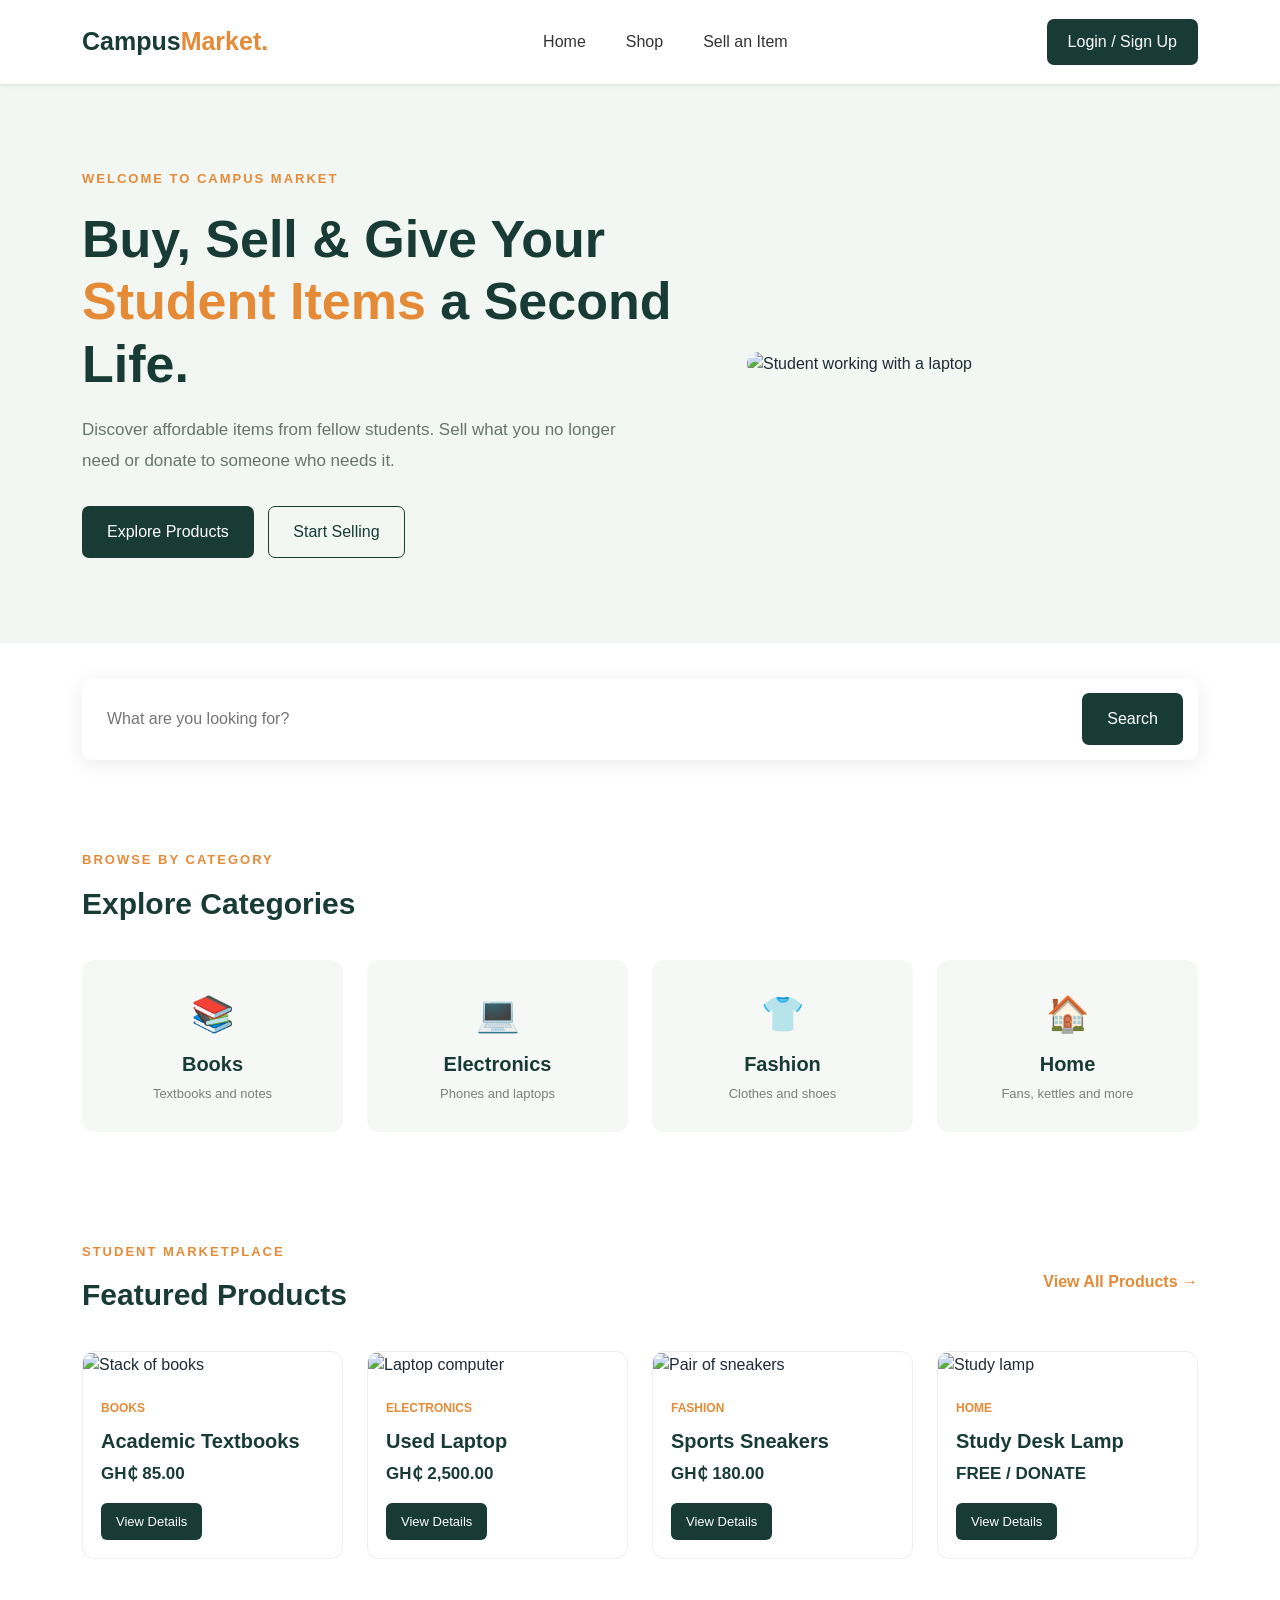
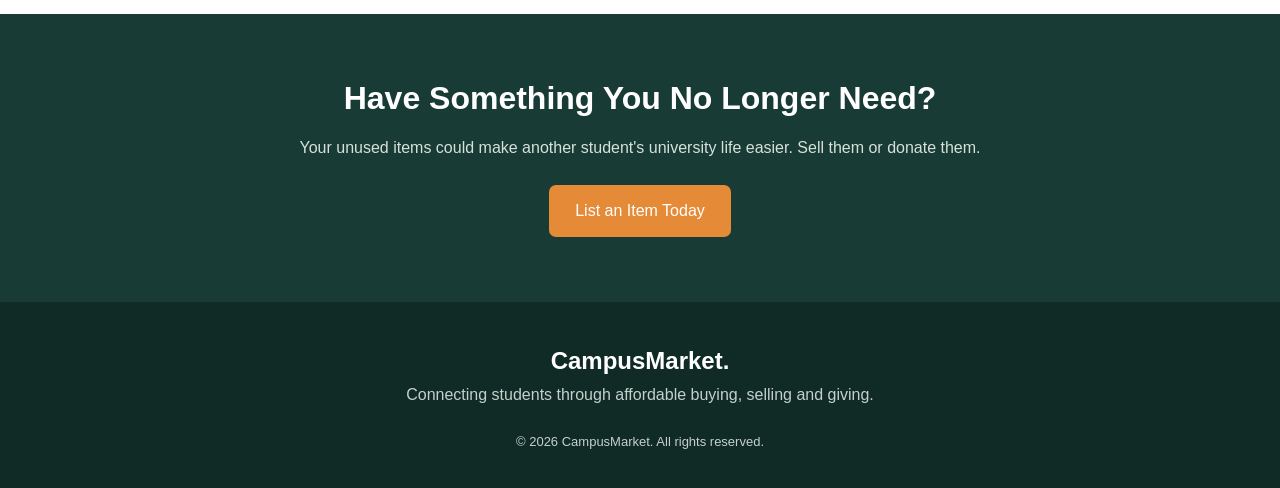
==== index.html @ b70901eb "Initial CampusMarket project" ====
<!DOCTYPE html>
<html lang="en">
<head>
    <meta charset="UTF-8">
    <meta name="viewport" content="width=device-width, initial-scale=1.0">

    <title>Campus Market | Student Marketplace</title>

    <!-- Bootstrap CSS -->
    <link href="https://cdn.jsdelivr.net/npm/bootstrap@5.3.3/dist/css/bootstrap.min.css" rel="stylesheet">

    <!-- Our own CSS -->
    <link rel="stylesheet" href="css/style.css">
</head>

<body>

    <!-- NAVIGATION BAR -->
    <nav class="navbar navbar-expand-lg navbar-light bg-white shadow-sm">
        <div class="container">

            <a class="navbar-brand fw-bold" href="index.html">
                Campus<span>Market.</span>
            </a>

            <button class="navbar-toggler" type="button"
                data-bs-toggle="collapse"
                data-bs-target="#navbarMenu">
                <span class="navbar-toggler-icon"></span>
            </button>

            <div class="collapse navbar-collapse" id="navbarMenu">

                <ul class="navbar-nav mx-auto">
                    <li class="nav-item">
                        <a class="nav-link active" href="index.html">Home</a>
                    </li>

                    <li class="nav-item">
                        <a class="nav-link" href="shop.html">Shop</a>
                    </li>

                    <li class="nav-item">
                        <a class="nav-link" href="sell.html">Sell an Item</a>
                    </li>
                </ul>

                <a href="login.html" class="btn login-btn">Login / Sign Up</a>

            </div>
        </div>
    </nav>


    <!-- HERO SECTION -->
    <section class="hero-section">
        <div class="container">
            <div class="row align-items-center">

                <div class="col-lg-7">

                    <p class="hero-label">WELCOME TO CAMPUS MARKET</p>

                    <h1>
                        Buy, Sell & Give Your
                        <span>Student Items</span>
                        a Second Life.
                    </h1>

                    <p class="hero-description">
                        Discover affordable items from fellow students.
                        Sell what you no longer need or donate to someone
                        who needs it.
                    </p>

                    <div class="hero-buttons">
                        <a href="shop.html" class="btn primary-btn">
                            Explore Products
                        </a>

                        <a href="sell.html" class="btn secondary-btn">
                            Start Selling
                        </a>
                    </div>

                </div>

                <div class="col-lg-5">
                    <div class="hero-image">
                        <img
                            src="https://images.unsplash.com/photo-1498050108023-c5249f4df085?w=900"
                            alt="Student working with a laptop">
                    </div>
                </div>

            </div>
        </div>
    </section>


    <!-- SEARCH SECTION -->
    <section class="search-section">
        <div class="container">

            <div class="search-box">
                <input
                    type="text"
                    id="searchInput"
                    placeholder="What are you looking for?">

                <button class="btn primary-btn" id="searchButton">
                    Search
                </button>
            </div>

        </div>
    </section>


    <!-- CATEGORIES SECTION -->
    <section class="categories-section">
        <div class="container">

            <div class="section-heading">
                <div>
                    <p class="section-label">BROWSE BY CATEGORY</p>
                    <h2>Explore Categories</h2>
                </div>
            </div>

            <div class="row g-4">

                <div class="col-6 col-md-3">
                    <a href="shop.html?category=Books" class="category-card">
                        <div class="category-icon">📚</div>
                        <h5>Books</h5>
                        <p>Textbooks and notes</p>
                    </a>
                </div>

                <div class="col-6 col-md-3">
                    <a href="shop.html?category=Electronics" class="category-card">
                        <div class="category-icon">💻</div>
                        <h5>Electronics</h5>
                        <p>Phones and laptops</p>
                    </a>
                </div>

                <div class="col-6 col-md-3">
                    <a href="shop.html?category=Fashion" class="category-card">
                        <div class="category-icon">👕</div>
                        <h5>Fashion</h5>
                        <p>Clothes and shoes</p>
                    </a>
                </div>

                <div class="col-6 col-md-3">
                    <a href="shop.html?category=Home" class="category-card">
                        <div class="category-icon">🏠</div>
                        <h5>Home</h5>
                        <p>Fans, kettles and more</p>
                    </a>
                </div>

            </div>
        </div>
    </section>


    <!-- FEATURED PRODUCTS -->
    <section class="products-section">
        <div class="container">

            <div class="section-heading">
                <div>
                    <p class="section-label">STUDENT MARKETPLACE</p>
                    <h2>Featured Products</h2>
                </div>

                <a href="shop.html" class="view-all">View All Products →</a>
            </div>

            <div class="row g-4">

                <!-- PRODUCT 1 -->
                <div class="col-12 col-sm-6 col-lg-3">
                    <div class="product-card">

                        <img
                            src="https://images.unsplash.com/photo-1544947950-fa07a98d237f?w=600"
                            alt="Stack of books">

                        <div class="product-info">
                            <span class="product-category">Books</span>
                            <h5>Academic Textbooks</h5>
                            <p class="product-price">GH₵ 85.00</p>
                            <a href="product.html" class="product-link">
                                View Details
                            </a>
                        </div>

                    </div>
                </div>

                <!-- PRODUCT 2 -->
                <div class="col-12 col-sm-6 col-lg-3">
                    <div class="product-card">

                        <img
                            src="https://images.unsplash.com/photo-1496181133206-80ce9b88a853?w=600"
                            alt="Laptop computer">

                        <div class="product-info">
                            <span class="product-category">Electronics</span>
                            <h5>Used Laptop</h5>
                            <p class="product-price">GH₵ 2,500.00</p>
                            <a href="product.html" class="product-link">
                                View Details
                            </a>
                        </div>

                    </div>
                </div>

                <!-- PRODUCT 3 -->
                <div class="col-12 col-sm-6 col-lg-3">
                    <div class="product-card">

                        <img
                            src="https://images.unsplash.com/photo-1542291026-7eec264c27ff?w=600"
                            alt="Pair of sneakers">

                        <div class="product-info">
                            <span class="product-category">Fashion</span>
                            <h5>Sports Sneakers</h5>
                            <p class="product-price">GH₵ 180.00</p>
                            <a href="product.html" class="product-link">
                                View Details
                            </a>
                        </div>

                    </div>
                </div>

                <!-- PRODUCT 4 -->
                <div class="col-12 col-sm-6 col-lg-3">
                    <div class="product-card">

                        <img
                            src="https://images.unsplash.com/photo-1507473885765-e6ed057f782c?w=600"
                            alt="Study lamp">

                        <div class="product-info">
                            <span class="product-category">Home</span>
                            <h5>Study Desk Lamp</h5>
                            <p class="product-price">FREE / DONATE</p>
                            <a href="product.html" class="product-link">
                                View Details
                            </a>
                        </div>

                    </div>
                </div>

            </div>
        </div>
    </section>


    <!-- DONATION SECTION -->
    <section class="donation-section">
        <div class="container">

            <h2>Have Something You No Longer Need?</h2>

            <p>
                Your unused items could make another student's
                university life easier. Sell them or donate them.
            </p>

            <a href="sell.html" class="btn donation-btn">
                List an Item Today
            </a>

        </div>
    </section>


    <!-- FOOTER -->
    <footer class="footer">
        <div class="container">
            <h4>CampusMarket.</h4>

            <p>
                Connecting students through affordable buying,
                selling and giving.
            </p>

            <p class="copyright">
                © 2026 CampusMarket. All rights reserved.
            </p>
        </div>
    </footer>

<!-- Bootstrap JavaScript -->
<script src="https://cdn.jsdelivr.net/npm/bootstrap@5.3.3/dist/js/bootstrap.bundle.min.js"></script>

<!-- Supabase Library -->
<script src="https://cdn.jsdelivr.net/npm/@supabase/supabase-js@2"></script>

<!-- Our Supabase Connection -->
<script src="js/supabase.js"></script>

<!-- Our Own JavaScript -->
<script src="js/main.js"></script>

</body>
    
</body>
</html>
---- css/style.css ----
/* GENERAL STYLING */

* {
    margin: 0;
    padding: 0;
    box-sizing: border-box;
}

body {
    font-family: Arial, sans-serif;
    color: #202b35;
    background-color: #ffffff;
}

a {
    text-decoration: none;
}


/* NAVIGATION BAR */

.navbar {
    padding: 18px 0;
}

.navbar-brand {
    font-size: 25px;
    color: #183b35 !important;
}

.navbar-brand span {
    color: #e58b38;
}

.nav-link {
    margin: 0 12px;
    font-weight: 500;
    color: #333 !important;
}

.nav-link:hover {
    color: #e58b38 !important;
}

.login-btn {
    background-color: #183b35;
    color: white;
    border-radius: 7px;
    padding: 10px 20px;
}

.login-btn:hover {
    background-color: #e58b38;
    color: white;
}


/* HERO SECTION */

.hero-section {
    background-color: #f3f7f3;
    padding: 85px 0;
}

.hero-label,
.section-label {
    color: #e58b38;
    font-weight: bold;
    font-size: 13px;
    letter-spacing: 2px;
}

.hero-section h1 {
    font-size: 52px;
    font-weight: 800;
    line-height: 1.2;
    margin: 20px 0;
    color: #183b35;
}

.hero-section h1 span {
    color: #e58b38;
}

.hero-description {
    color: #68736f;
    font-size: 17px;
    line-height: 1.8;
    max-width: 550px;
}

.hero-buttons {
    margin-top: 30px;
}

.primary-btn {
    background-color: #183b35;
    color: white;
    padding: 13px 24px;
    border-radius: 7px;
}

.primary-btn:hover {
    background-color: #e58b38;
    color: white;
}

.secondary-btn {
    border: 1px solid #183b35;
    color: #183b35;
    padding: 13px 24px;
    margin-left: 10px;
    border-radius: 7px;
}

.secondary-btn:hover {
    background-color: #183b35;
    color: white;
}

.hero-image img {
    width: 100%;
    height: 350px;
    object-fit: cover;
    border-radius: 18px;
}


/* SEARCH SECTION */

.search-section {
    padding: 35px 0;
}

.search-box {
    display: flex;
    gap: 12px;
    padding: 15px;
    background-color: white;
    border-radius: 10px;
    box-shadow: 0 4px 20px rgba(0, 0, 0, 0.08);
}

.search-box input {
    flex: 1;
    border: none;
    outline: none;
    padding: 10px;
    font-size: 16px;
}


/* CATEGORIES */

.categories-section,
.products-section {
    padding: 55px 0;
}

.section-heading {
    display: flex;
    justify-content: space-between;
    align-items: center;
    margin-bottom: 30px;
}

.section-heading h2 {
    color: #183b35;
    font-size: 30px;
    font-weight: bold;
    margin-top: 8px;
}

.category-card {
    display: block;
    text-align: center;
    padding: 28px 12px;
    background-color: #f6f8f6;
    border-radius: 12px;
    color: #183b35;
    transition: 0.3s;
    height: 100%;
}

.category-card:hover {
    background-color: #eaf1ec;
    transform: translateY(-5px);
}

.category-icon {
    font-size: 35px;
    margin-bottom: 12px;
}

.category-card h5 {
    font-weight: bold;
}

.category-card p {
    color: #78817c;
    font-size: 13px;
    margin-bottom: 0;
}


/* PRODUCT CARDS */

.product-card {
    background-color: white;
    border: 1px solid #eeeeee;
    border-radius: 12px;
    overflow: hidden;
    transition: 0.3s;
    height: 100%;
}

.product-card:hover {
    transform: translateY(-5px);
    box-shadow: 0 8px 25px rgba(0, 0, 0, 0.09);
}

.product-card img {
    width: 100%;
    height: 200px;
    object-fit: cover;
}

.product-info {
    padding: 18px;
}

.product-category {
    color: #e58b38;
    font-size: 12px;
    font-weight: bold;
    text-transform: uppercase;
}

.product-info h5 {
    margin-top: 10px;
    color: #183b35;
    font-weight: bold;
}

.product-price {
    color: #183b35;
    font-size: 17px;
    font-weight: bold;
}

.product-link {
    display: inline-block;
    background-color: #183b35;
    color: white;
    padding: 9px 15px;
    border-radius: 6px;
    font-size: 13px;
}

.product-link:hover {
    background-color: #e58b38;
    color: white;
}

.view-all {
    color: #e58b38;
    font-weight: bold;
}


/* DONATION SECTION */

.donation-section {
    background-color: #183b35;
    color: white;
    text-align: center;
    padding: 65px 20px;
}

.donation-section h2 {
    font-size: 32px;
    font-weight: bold;
}

.donation-section p {
    color: #d6e1db;
    margin: 18px 0 25px;
}

.donation-btn {
    background-color: #e58b38;
    color: white;
    padding: 13px 25px;
    border-radius: 7px;
}

.donation-btn:hover {
    background-color: white;
    color: #183b35;
}


/* FOOTER */

.footer {
    background-color: #102b26;
    color: white;
    padding: 45px 0 20px;
    text-align: center;
}

.footer h4 {
    font-weight: bold;
}

.footer p {
    color: #c5d0cb;
}

.copyright {
    margin-top: 25px;
    font-size: 13px;
}


/* MOBILE RESPONSIVENESS */

@media (max-width: 768px) {

    .hero-section {
        padding: 50px 0;
    }

    .hero-section h1 {
        font-size: 36px;
    }

    .hero-image {
        margin-top: 35px;
    }

    .hero-image img {
        height: 250px;
    }

    .section-heading h2 {
        font-size: 24px;
    }

    .search-box {
        flex-direction: column;
    }

    .search-box button {
        width: 100%;
    }

    .secondary-btn {
        margin-left: 0;
        margin-top: 10px;
    }
}


/* SHOP PAGE */

.shop-header {
    background-color: #f3f7f3;
    padding: 55px 0;
}

.shop-header h1 {
    color: #183b35;
    font-size: 38px;
    font-weight: bold;
    margin: 12px 0;
}

.shop-header p:last-child {
    color: #68736f;
}

.shop-section {
    padding: 55px 0;
}

.filter-box {
    background-color: #f6f8f6;
    padding: 22px;
    border-radius: 12px;
}

.filter-box h4,
.filter-box h5 {
    color: #183b35;
    font-weight: bold;
    margin-bottom: 18px;
}

.filter-btn {
    display: block;
    width: 100%;
    text-align: left;
    border: none;
    background: transparent;
    padding: 11px;
    margin-bottom: 5px;
    border-radius: 6px;
    color: #46534e;
}

.filter-btn:hover,
.filter-btn.active {
    background-color: #183b35;
    color: white;
}

.donation-filter {
    font-size: 14px;
    color: #46534e;
}

.donation-filter input {
    margin-right: 7px;
}

.shop-search {
    display: flex;
    align-items: center;
    justify-content: space-between;
    gap: 15px;
    margin-bottom: 20px;
}

.shop-search input {
    flex: 1;
    padding: 13px;
    border: 1px solid #ddd;
    border-radius: 7px;
    outline-color: #183b35;
}

.shop-search span {
    color: #68736f;
    font-size: 14px;
}

.shop-product .product-card {
    height: 100%;
}

@media (max-width: 768px) {
    .shop-header h1 {
        font-size: 30px;
    }

    .shop-search {
        flex-direction: column;
        align-items: stretch;
    }
}


/* PRODUCT DETAILS PAGE */

.product-details-section {
    padding: 55px 0 80px;
}

.back-link {
    color: #183b35;
    font-weight: bold;
}

.back-link:hover {
    color: #e58b38;
}

.details-image {
    background-color: #f6f8f6;
    border-radius: 15px;
    overflow: hidden;
}

.details-image img {
    width: 100%;
    height: 450px;
    object-fit: cover;
}

.details-title {
    color: #183b35;
    font-size: 38px;
    font-weight: bold;
    margin: 15px 0;
}

.details-price {
    color: #e58b38;
    font-weight: bold;
    font-size: 27px;
}

.details-description {
    color: #68736f;
    line-height: 1.9;
    margin-top: 15px;
}

.product-condition {
    background-color: #f3f7f3;
    padding: 15px;
    border-radius: 8px;
    margin: 20px 0;
}

.seller-information {
    margin: 20px 0;
}

.seller-information h5 {
    color: #183b35;
    font-weight: bold;
    margin-bottom: 15px;
}

.whatsapp-btn {
    background-color: #25D366;
    color: white;
    padding: 14px 22px;
    border-radius: 7px;
    font-weight: bold;
    display: inline-block;
}

.whatsapp-btn:hover {
    background-color: #1da851;
    color: white;
}

.contact-note {
    color: #78817c;
    font-size: 13px;
    margin-top: 12px;
}

@media (max-width: 768px) {

    .details-image img {
        height: 300px;
    }

    .details-title {
        font-size: 30px;
    }

}


/* SELL PAGE */

.sell-header {
    background-color: #f3f7f3;
    padding: 65px 0;
    text-align: center;
}

.sell-small-heading {
    color: #f47721;
    font-size: 12px;
    letter-spacing: 3px;
    font-weight: bold;
}

.sell-header h1 {
    color: #183b35;
    font-size: 38px;
    font-weight: bold;
    margin: 15px 0;
}

.sell-header h1 span {
    color: #e58b38;
}

.sell-header p {
    color: #68736f;
    max-width: 600px;
    margin: 0 auto;
    line-height: 1.8;
}

.sell-section {
    padding: 60px 0;
    background-color: #ffffff;
}

.sell-form-container {
    max-width: 750px;
    margin: auto;
    padding: 35px;
    border: 1px solid #eeeeee;
    border-radius: 12px;
    box-shadow: 0 5px 25px rgba(0, 0, 0, 0.05);
}

.sell-form-container h2 {
    color: #183b35;
    font-weight: bold;
}

.form-intro {
    color: #68736f;
    margin-bottom: 30px;
}

.sell-form-container .form-label {
    color: #183b35;
    font-weight: 600;
}

.sell-form-container .form-control,
.sell-form-container .form-select {
    padding: 12px;
    border-radius: 7px;
}

.publish-btn {
    background-color: #183b35;
    color: white;
    padding: 14px;
    font-weight: bold;
    border-radius: 7px;
}

.publish-btn:hover {
    background-color: #e58b38;
    color: white;
}

@media (max-width: 576px) {

    .sell-header h1 {
        font-size: 29px;
    }

    .sell-form-container {
        padding: 22px;
    }

}
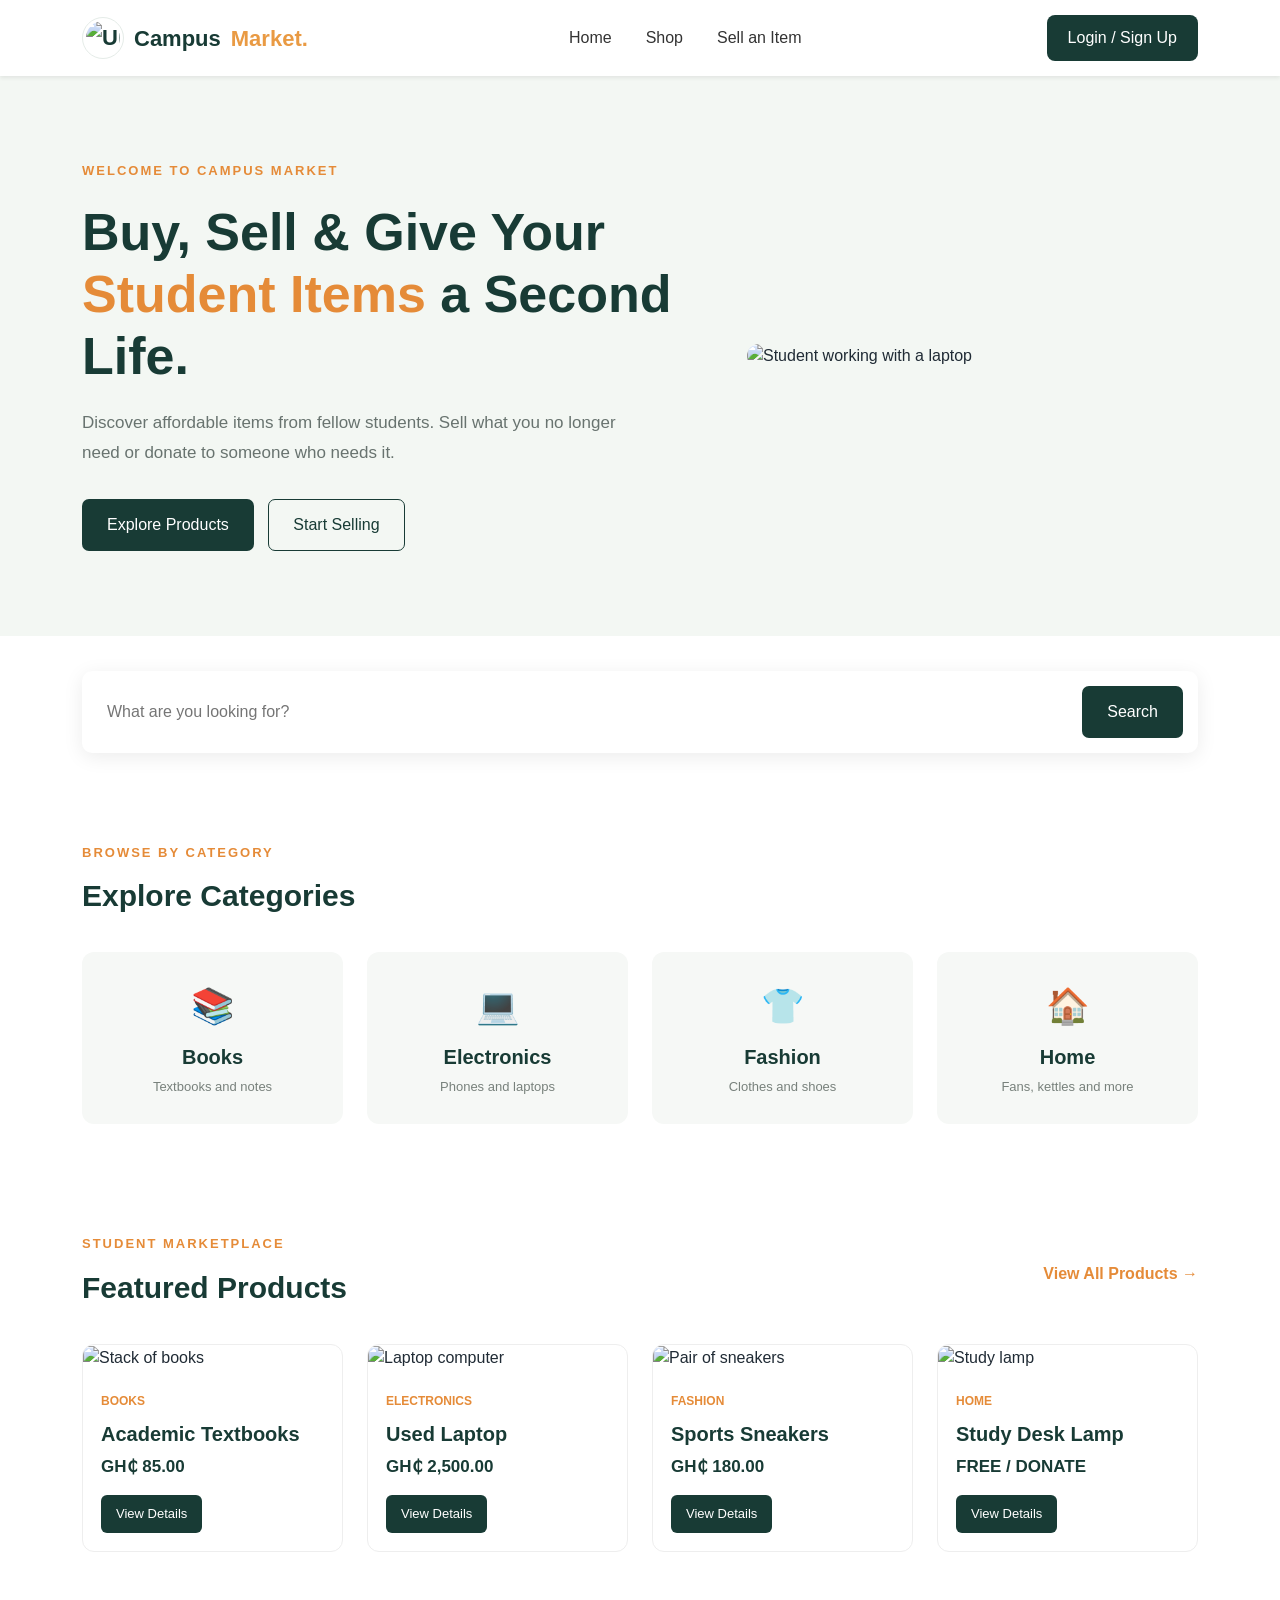
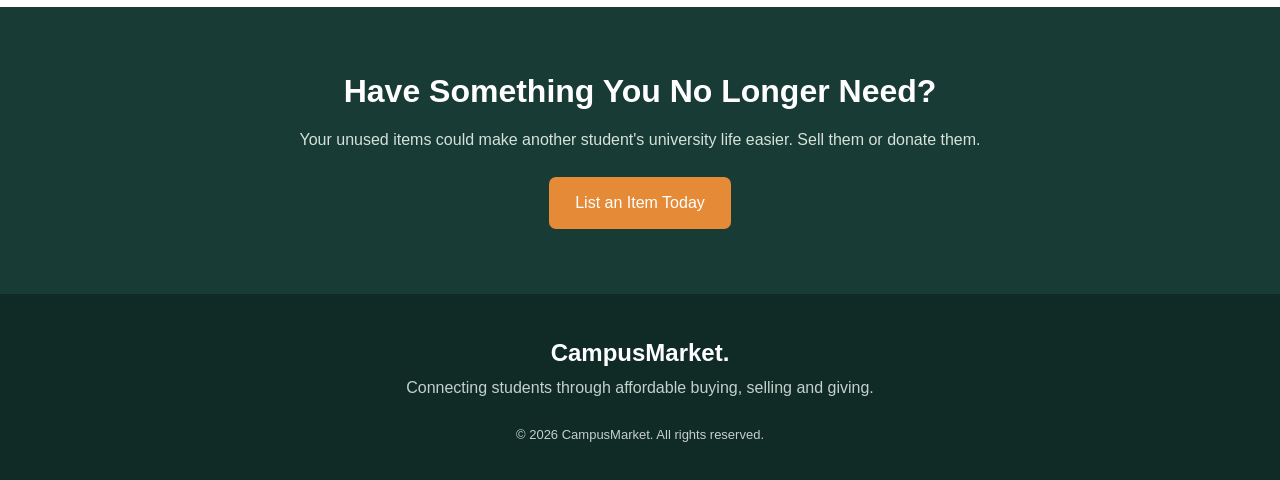
==== commit cc3f5bf0: "Fix homepage login and logout buttons" ====
--- a/index.html
+++ b/index.html
@@ -5,13 +5,83 @@
     <meta charset="UTF-8">
     <meta name="viewport" content="width=device-width, initial-scale=1.0">
 
-    <title>Campus Market | Student Marketplace</title>
+    <title>CampusMarket | UCC Student Marketplace</title>
 
     <!-- Bootstrap CSS -->
     <link href="https://cdn.jsdelivr.net/npm/bootstrap@5.3.3/dist/css/bootstrap.min.css" rel="stylesheet">
 
-    <!-- Our own CSS -->
+    <!-- Google Fonts -->
+    <link rel="preconnect" href="https://fonts.googleapis.com">
+    <link rel="preconnect" href="https://fonts.gstatic.com" crossorigin>
+    <link href="https://fonts.googleapis.com/css2?family=Poppins:wght@400;500;600;700;800&display=swap" rel="stylesheet">
+
+    <!-- Custom CSS -->
     <link rel="stylesheet" href="css/style.css">
+
+    <style>
+        .navbar {
+            padding: 12px 0;
+        }
+
+        .navbar-brand {
+            display: inline-flex;
+            align-items: center;
+            gap: 10px;
+            font-size: 22px;
+            font-weight: 800;
+            color: #245b37;
+        }
+
+        .navbar-brand:hover {
+            color: #245b37;
+        }
+
+        .navbar-brand span {
+            color: #e99a43;
+        }
+
+        .ucc-nav-logo {
+            width: 42px;
+            height: 42px;
+            border-radius: 50%;
+            object-fit: contain;
+            background: #ffffff;
+            padding: 3px;
+            border: 1px solid #e5ece8;
+            flex-shrink: 0;
+        }
+
+        .navbar .nav-link {
+            font-weight: 500;
+            margin: 0 9px;
+        }
+
+        .navbar .nav-link:hover {
+            color: #245b37;
+        }
+
+        .navbar .login-btn {
+            border-radius: 8px;
+            padding: 10px 20px;
+        }
+
+        #navLogoutButton {
+            border-radius: 8px;
+            padding: 10px 20px;
+        }
+
+        @media (max-width: 991px) {
+            .navbar-nav {
+                padding: 15px 0;
+            }
+
+            .navbar .login-btn,
+            #navLogoutButton {
+               
+                margin-bottom: 10px;
+            }
+        }
+    </style>
 </head>
 
 <body>
@@ -20,19 +90,33 @@
     <nav class="navbar navbar-expand-lg navbar-light bg-white shadow-sm">
         <div class="container">
 
-            <a class="navbar-brand fw-bold" href="index.html">
+            <!-- UCC LOGO AND CAMPUSMARKET NAME -->
+            <a class="navbar-brand" href="index.html">
+                <img
+                    src="assets/ucc-logo.png"
+                    alt="University of Cape Coast Logo"
+                    class="ucc-nav-logo"
+                >
                 Campus<span>Market.</span>
             </a>
 
-            <button class="navbar-toggler" type="button"
+            <!-- MOBILE MENU BUTTON -->
+            <button class="navbar-toggler"
+                type="button"
                 data-bs-toggle="collapse"
-                data-bs-target="#navbarMenu">
+                data-bs-target="#navbarMenu"
+                aria-controls="navbarMenu"
+                aria-expanded="false"
+                aria-label="Toggle navigation">
+
                 <span class="navbar-toggler-icon"></span>
             </button>
 
+            <!-- NAVIGATION LINKS -->
             <div class="collapse navbar-collapse" id="navbarMenu">
 
                 <ul class="navbar-nav mx-auto">
+
                     <li class="nav-item">
                         <a class="nav-link active" href="index.html">Home</a>
                     </li>
@@ -44,9 +128,27 @@
                     <li class="nav-item">
                         <a class="nav-link" href="sell.html">Sell an Item</a>
                     </li>
+
                 </ul>
 
-                <a href="login.html" class="btn login-btn">Login / Sign Up</a>
+                <!-- LOGIN AND LOGOUT BUTTONS -->
+                <div class="d-flex align-items-center gap-2">
+
+                    <a href="login.html"
+                       id="navLoginButton"
+                       class="btn login-btn">
+                        Login / Sign Up
+                    </a>
+
+                    <button
+                        type="button"
+                        id="navLogoutButton"
+                        class="btn btn-outline-danger"
+                        style="display: none;">
+                        Logout
+                    </button>
+
+                </div>
 
             </div>
         </div>
@@ -90,7 +192,8 @@
                     <div class="hero-image">
                         <img
                             src="https://images.unsplash.com/photo-1498050108023-c5249f4df085?w=900"
-                            alt="Student working with a laptop">
+                            alt="Student working with a laptop"
+                        >
                     </div>
                 </div>
 
@@ -102,18 +205,19 @@
     <!-- SEARCH SECTION -->
     <section class="search-section">
         <div class="container">
-
             <div class="search-box">
+
                 <input
                     type="text"
                     id="searchInput"
-                    placeholder="What are you looking for?">
+                    placeholder="What are you looking for?"
+                >
 
                 <button class="btn primary-btn" id="searchButton">
                     Search
                 </button>
-            </div>
-
+
+            </div>
         </div>
     </section>
 
@@ -178,7 +282,9 @@
                     <h2>Featured Products</h2>
                 </div>
 
-                <a href="shop.html" class="view-all">View All Products →</a>
+                <a href="shop.html" class="view-all">
+                    View All Products →
+                </a>
             </div>
 
             <div class="row g-4">
@@ -186,80 +292,80 @@
                 <!-- PRODUCT 1 -->
                 <div class="col-12 col-sm-6 col-lg-3">
                     <div class="product-card">
-
                         <img
                             src="https://images.unsplash.com/photo-1544947950-fa07a98d237f?w=600"
-                            alt="Stack of books">
+                            alt="Stack of books"
+                        >
 
                         <div class="product-info">
                             <span class="product-category">Books</span>
                             <h5>Academic Textbooks</h5>
                             <p class="product-price">GH₵ 85.00</p>
+
                             <a href="product.html" class="product-link">
                                 View Details
                             </a>
                         </div>
-
                     </div>
                 </div>
 
                 <!-- PRODUCT 2 -->
                 <div class="col-12 col-sm-6 col-lg-3">
                     <div class="product-card">
-
                         <img
                             src="https://images.unsplash.com/photo-1496181133206-80ce9b88a853?w=600"
-                            alt="Laptop computer">
+                            alt="Laptop computer"
+                        >
 
                         <div class="product-info">
                             <span class="product-category">Electronics</span>
                             <h5>Used Laptop</h5>
                             <p class="product-price">GH₵ 2,500.00</p>
+
                             <a href="product.html" class="product-link">
                                 View Details
                             </a>
                         </div>
-
                     </div>
                 </div>
 
                 <!-- PRODUCT 3 -->
                 <div class="col-12 col-sm-6 col-lg-3">
                     <div class="product-card">
-
                         <img
                             src="https://images.unsplash.com/photo-1542291026-7eec264c27ff?w=600"
-                            alt="Pair of sneakers">
+                            alt="Pair of sneakers"
+                        >
 
                         <div class="product-info">
                             <span class="product-category">Fashion</span>
                             <h5>Sports Sneakers</h5>
                             <p class="product-price">GH₵ 180.00</p>
+
                             <a href="product.html" class="product-link">
                                 View Details
                             </a>
                         </div>
-
                     </div>
                 </div>
 
                 <!-- PRODUCT 4 -->
                 <div class="col-12 col-sm-6 col-lg-3">
                     <div class="product-card">
-
                         <img
                             src="https://images.unsplash.com/photo-1507473885765-e6ed057f782c?w=600"
-                            alt="Study lamp">
+                            alt="Study lamp"
+                        >
 
                         <div class="product-info">
                             <span class="product-category">Home</span>
                             <h5>Study Desk Lamp</h5>
                             <p class="product-price">FREE / DONATE</p>
+
                             <a href="product.html" class="product-link">
                                 View Details
                             </a>
                         </div>
-
                     </div>
                 </div>
 
@@ -290,6 +396,7 @@
     <!-- FOOTER -->
     <footer class="footer">
         <div class="container">
+
             <h4>CampusMarket.</h4>
 
             <p>
@@ -300,22 +407,22 @@
             <p class="copyright">
                 © 2026 CampusMarket. All rights reserved.
             </p>
+
         </div>
     </footer>
 
-<!-- Bootstrap JavaScript -->
-<script src="https://cdn.jsdelivr.net/npm/bootstrap@5.3.3/dist/js/bootstrap.bundle.min.js"></script>
-
-<!-- Supabase Library -->
-<script src="https://cdn.jsdelivr.net/npm/@supabase/supabase-js@2"></script>
-
-<!-- Our Supabase Connection -->
-<script src="js/supabase.js"></script>
-
-<!-- Our Own JavaScript -->
-<script src="js/main.js"></script>
-
-</body>
-    
+
+    <!-- BOOTSTRAP JAVASCRIPT -->
+    <script src="https://cdn.jsdelivr.net/npm/bootstrap@5.3.3/dist/js/bootstrap.bundle.min.js"></script>
+
+    <!-- SUPABASE LIBRARY -->
+    <script src="https://cdn.jsdelivr.net/npm/@supabase/supabase-js@2"></script>
+
+    <!-- SUPABASE CONNECTION -->
+    <script src="js/supabase.js"></script>
+
+    <!-- MAIN JAVASCRIPT -->
+    <script src="js/main.js"></script>
+
 </body>
 </html>
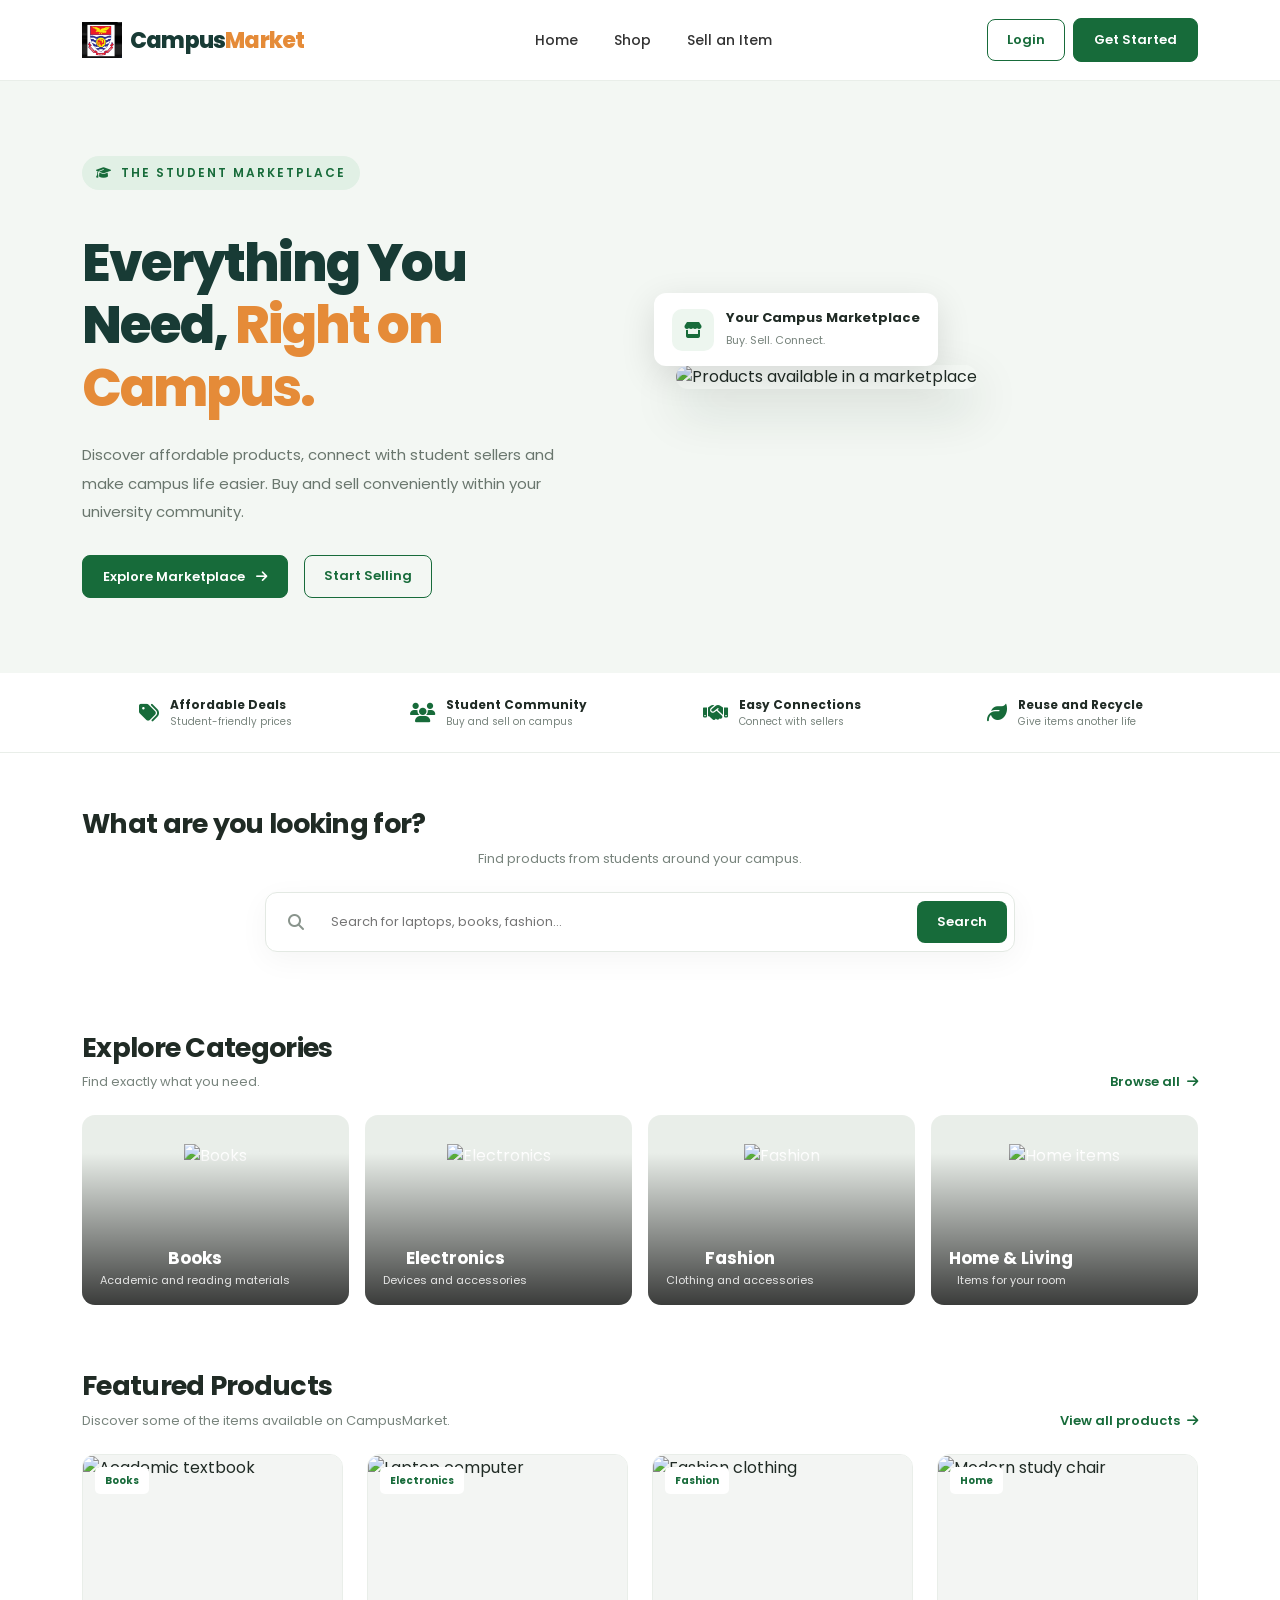
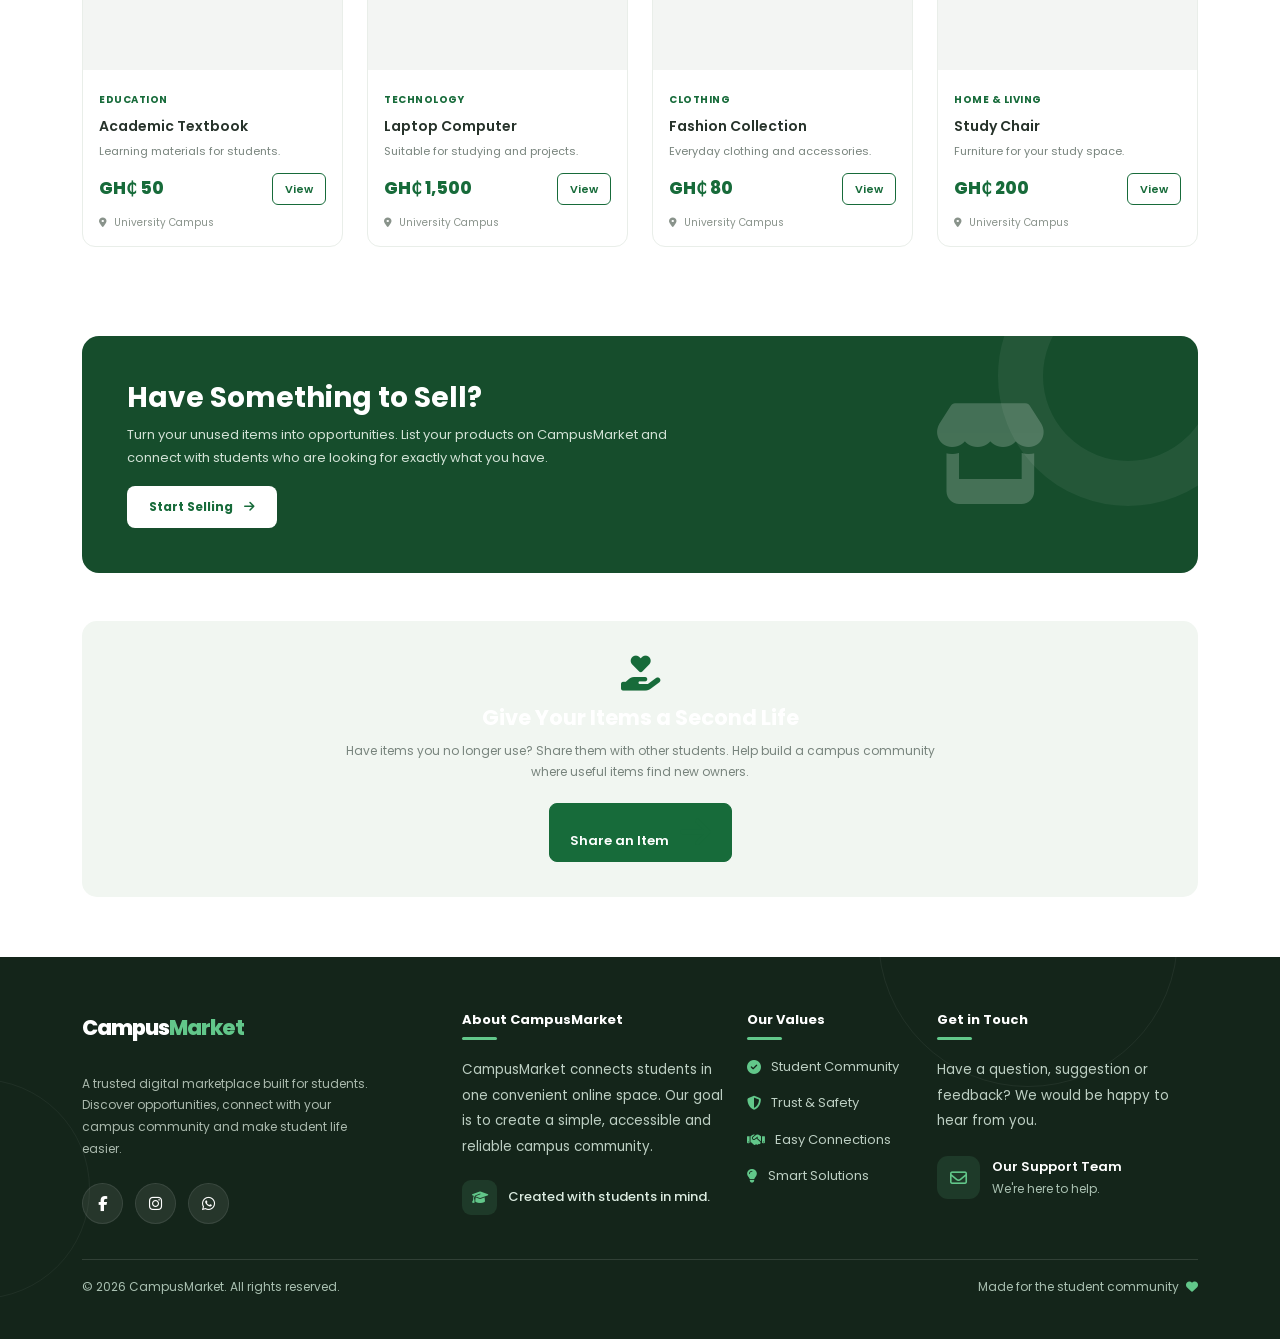
==== commit 93a992ac: "Update campusMarket and footer design" ====
--- a/index.html
+++ b/index.html
@@ -5,80 +5,648 @@
     <meta charset="UTF-8">
     <meta name="viewport" content="width=device-width, initial-scale=1.0">
 
-    <title>CampusMarket | UCC Student Marketplace</title>
-
-    <!-- Bootstrap CSS -->
+    <title>CampusMarket | Student Marketplace</title>
+
+    <!-- Bootstrap -->
     <link href="https://cdn.jsdelivr.net/npm/bootstrap@5.3.3/dist/css/bootstrap.min.css" rel="stylesheet">
 
+    <!-- Font Awesome -->
+    <link rel="stylesheet" href="https://cdnjs.cloudflare.com/ajax/libs/font-awesome/6.7.2/css/all.min.css">
+
     <!-- Google Fonts -->
-    <link rel="preconnect" href="https://fonts.googleapis.com">
-    <link rel="preconnect" href="https://fonts.gstatic.com" crossorigin>
-    <link href="https://fonts.googleapis.com/css2?family=Poppins:wght@400;500;600;700;800&display=swap" rel="stylesheet">
-
-    <!-- Custom CSS -->
+    <link href="https://fonts.googleapis.com/css2?family=Poppins:wght@300;400;500;600;700;800&display=swap" rel="stylesheet">
+
     <link rel="stylesheet" href="css/style.css">
 
     <style>
-        .navbar {
-            padding: 12px 0;
+        :root {
+            --green: #176b3a;
+            --dark-green: #104d2a;
+            --light-green: #edf6ef;
+            --text-dark: #202b25;
+            --text-muted: #78847d;
+            --border: #e9eee9;
+        }
+
+        * {
+            box-sizing: border-box;
+        }
+
+        body {
+            font-family: 'Poppins', sans-serif;
+            color: var(--text-dark);
+            background: #fff;
+        }
+
+        a {
+            text-decoration: none;
+        }
+
+        /* NAVBAR */
+
+        .main-navbar {
+            background: rgba(255,255,255,.97);
+            border-bottom: 1px solid var(--border);
+            padding: 15px 0;
+            position: sticky;
+            top: 0;
+            z-index: 1000;
+            backdrop-filter: blur(12px);
         }
 
         .navbar-brand {
+            font-size: 22px;
+            font-weight: 800;
+            letter-spacing: -.8px;
+            color: var(--text-dark);
+        }
+
+        .navbar-brand img {
+            object-fit: contain;
+        }
+
+        .brand-green {
+            color: var(--green);
+        }
+
+        .navbar-nav .nav-link {
+            font-size: 14px;
+            font-weight: 500;
+            color: #4b554e;
+            margin: 0 10px;
+            transition: .2s;
+        }
+
+        .navbar-nav .nav-link:hover,
+        .navbar-nav .nav-link.active {
+            color: var(--green);
+        }
+
+        .btn-market {
+            background: var(--green);
+            color: white;
+            border: 1px solid var(--green);
+            border-radius: 8px;
+            padding: 11px 20px;
+            font-size: 13px;
+            font-weight: 600;
+            transition: .25s;
+        }
+
+        .btn-market:hover {
+            background: var(--dark-green);
+            color: white;
+            transform: translateY(-2px);
+        }
+
+        .btn-outline-market {
+            border: 1px solid var(--green);
+            color: var(--green);
+            border-radius: 8px;
+            padding: 10px 19px;
+            font-size: 13px;
+            font-weight: 600;
+        }
+
+        .btn-outline-market:hover {
+            background: var(--green);
+            color: white;
+        }
+
+        /* HERO */
+
+        .hero-section {
+            background: #f3f7f3;
+            padding: 75px 0;
+            overflow: hidden;
+        }
+
+        .hero-label {
             display: inline-flex;
             align-items: center;
-            gap: 10px;
-            font-size: 22px;
+            gap: 8px;
+            background: #e1f0e5;
+            color: var(--green);
+            padding: 8px 14px;
+            border-radius: 30px;
+            font-size: 12px;
+            font-weight: 600;
+            margin-bottom: 22px;
+        }
+
+        .hero-title {
+            font-size: clamp(36px, 5vw, 58px);
             font-weight: 800;
-            color: #245b37;
-        }
-
-        .navbar-brand:hover {
-            color: #245b37;
-        }
-
-        .navbar-brand span {
-            color: #e99a43;
-        }
-
-        .ucc-nav-logo {
+            line-height: 1.16;
+            letter-spacing: -2px;
+            color: #1b2920;
+        }
+
+        .hero-title span {
+            color: var(--green);
+        }
+
+        .hero-description {
+            color: #69766d;
+            font-size: 15px;
+            line-height: 1.9;
+            max-width: 500px;
+            margin: 22px 0 28px;
+        }
+
+        .hero-image-wrap {
+            position: relative;
+            padding: 12px;
+        }
+
+        .hero-image {
+            width: 100%;
+            height: 420px;
+            object-fit: cover;
+            border-radius: 18px;
+            box-shadow: 0 20px 50px rgba(20, 50, 30, .16);
+        }
+
+        .hero-floating-card {
+            position: absolute;
+            bottom: 35px;
+            left: -10px;
+            background: white;
+            border-radius: 12px;
+            padding: 15px 18px;
+            box-shadow: 0 10px 35px rgba(0,0,0,.12);
+            display: flex;
+            align-items: center;
+            gap: 12px;
+        }
+
+        .floating-icon {
             width: 42px;
             height: 42px;
+            background: var(--light-green);
+            color: var(--green);
+            border-radius: 10px;
+            display: grid;
+            place-items: center;
+        }
+
+        .hero-floating-card strong {
+            display: block;
+            font-size: 13px;
+        }
+
+        .hero-floating-card small {
+            color: var(--text-muted);
+            font-size: 11px;
+        }
+
+        /* TRUST STRIP */
+
+        .trust-strip {
+            border-bottom: 1px solid var(--border);
+            padding: 23px 0;
+        }
+
+        .trust-item {
+            display: flex;
+            align-items: center;
+            justify-content: center;
+            gap: 11px;
+        }
+
+        .trust-item i {
+            color: var(--green);
+            font-size: 20px;
+        }
+
+        .trust-item strong {
+            display: block;
+            font-size: 12px;
+        }
+
+        .trust-item small {
+            display: block;
+            font-size: 10px;
+            color: var(--text-muted);
+        }
+
+        /* SEARCH */
+
+        .search-section {
+            padding: 55px 0 15px;
+        }
+
+        .search-box {
+            display: flex;
+            align-items: center;
+            background: white;
+            border: 1px solid #e3e9e3;
+            border-radius: 12px;
+            padding: 7px;
+            box-shadow: 0 8px 30px rgba(0,0,0,.045);
+        }
+
+        .search-box i {
+            color: #89948c;
+            padding: 0 15px;
+        }
+
+        .search-box input {
+            flex: 1;
+            border: none;
+            outline: none;
+            min-width: 0;
+            padding: 12px 0;
+            font-size: 13px;
+        }
+
+        .search-box button {
+            border: none;
+        }
+
+        /* GENERAL SECTION */
+
+        .section-spacing {
+            padding: 65px 0;
+        }
+
+        .section-heading {
+            font-size: 27px;
+            font-weight: 700;
+            letter-spacing: -.7px;
+            margin-bottom: 8px;
+        }
+
+        .section-subtitle {
+            color: var(--text-muted);
+            font-size: 13px;
+        }
+
+        .section-link {
+            color: var(--green);
+            font-size: 13px;
+            font-weight: 600;
+        }
+
+        /* CATEGORY CARDS */
+
+        .category-card {
+            position: relative;
+            height: 190px;
+            display: block;
+            overflow: hidden;
+            border-radius: 13px;
+            background: #e9eee9;
+            color: white;
+        }
+
+        .category-card img {
+            width: 100%;
+            height: 100%;
+            object-fit: cover;
+            transition: transform .5s ease;
+        }
+
+        .category-card:hover img {
+            transform: scale(1.08);
+        }
+
+        .category-overlay {
+            position: absolute;
+            inset: 0;
+            background: linear-gradient(transparent 20%, rgba(0,0,0,.75));
+        }
+
+        .category-info {
+            position: absolute;
+            left: 18px;
+            bottom: 17px;
+            z-index: 2;
+        }
+
+        .category-info h5 {
+            font-size: 17px;
+            font-weight: 700;
+            margin: 0 0 4px;
+        }
+
+        .category-info p {
+            font-size: 11px;
+            margin: 0;
+            color: rgba(255,255,255,.85);
+        }
+
+        /* PRODUCT CARDS */
+
+        .product-card {
+            height: 100%;
+            border: 1px solid var(--border);
+            border-radius: 13px;
+            overflow: hidden;
+            background: white;
+            transition: .3s ease;
+        }
+
+        .product-card:hover {
+            transform: translateY(-5px);
+            box-shadow: 0 14px 32px rgba(0,0,0,.09);
+            border-color: transparent;
+        }
+
+        .product-image-wrap {
+            position: relative;
+            height: 215px;
+            overflow: hidden;
+            background: #f3f5f3;
+        }
+
+        .product-image {
+            width: 100%;
+            height: 100%;
+            object-fit: cover;
+            transition: transform .45s ease;
+        }
+
+        .product-card:hover .product-image {
+            transform: scale(1.06);
+        }
+
+        .product-tag {
+            position: absolute;
+            top: 12px;
+            left: 12px;
+            background: white;
+            color: var(--green);
+            font-size: 10px;
+            font-weight: 700;
+            padding: 6px 10px;
+            border-radius: 5px;
+        }
+
+        .product-details {
+            padding: 16px;
+        }
+
+        .product-category {
+            color: var(--green);
+            font-size: 10px;
+            font-weight: 700;
+            text-transform: uppercase;
+            letter-spacing: .5px;
+        }
+
+        .product-name {
+            font-size: 14px;
+            font-weight: 600;
+            margin: 8px 0;
+            color: #27332b;
+        }
+
+        .product-description {
+            font-size: 11px;
+            color: var(--text-muted);
+            margin-bottom: 13px;
+        }
+
+        .product-price {
+            color: var(--green);
+            font-size: 17px;
+            font-weight: 800;
+        }
+
+        .product-location {
+            font-size: 10px;
+            color: #89938b;
+            margin-top: 10px;
+        }
+
+        .product-location i {
+            margin-right: 4px;
+        }
+
+        .product-view {
+            border: 1px solid var(--green);
+            color: var(--green);
+            border-radius: 6px;
+            padding: 7px 12px;
+            font-size: 11px;
+            font-weight: 600;
+        }
+
+        .product-view:hover {
+            background: var(--green);
+            color: white;
+        }
+
+        /* SELL BANNER */
+
+        .sell-banner {
+            background: #164d2c;
+            border-radius: 17px;
+            padding: 45px;
+            color: white;
+            position: relative;
+            overflow: hidden;
+        }
+
+        .sell-banner::after {
+            content: "";
+            position: absolute;
+            width: 260px;
+            height: 260px;
+            border: 45px solid rgba(255,255,255,.06);
             border-radius: 50%;
-            object-fit: contain;
-            background: #ffffff;
-            padding: 3px;
-            border: 1px solid #e5ece8;
-            flex-shrink: 0;
-        }
-
-        .navbar .nav-link {
-            font-weight: 500;
-            margin: 0 9px;
-        }
-
-        .navbar .nav-link:hover {
-            color: #245b37;
-        }
-
-        .navbar .login-btn {
+            right: -60px;
+            top: -90px;
+        }
+
+        .sell-banner h2 {
+            font-size: 28px;
+            font-weight: 700;
+        }
+
+        .sell-banner p {
+            font-size: 13px;
+            line-height: 1.8;
+            color: #d2e2d6;
+            max-width: 550px;
+        }
+
+        .sell-banner .btn {
+            background: white;
+            color: var(--green);
+            border: none;
+            padding: 12px 22px;
+            font-size: 12px;
+            font-weight: 700;
             border-radius: 8px;
-            padding: 10px 20px;
-        }
-
-        #navLogoutButton {
+        }
+
+        /* DONATION */
+
+        .donation-section {
+            background: #f1f6f1;
+            border-radius: 15px;
+            padding: 35px;
+        }
+
+        .donation-section i {
+            font-size: 35px;
+            color: var(--green);
+        }
+
+        .donation-section h3 {
+            font-size: 21px;
+            font-weight: 700;
+            margin-top: 12px;
+        }
+
+        .donation-section p {
+            font-size: 12px;
+            color: var(--text-muted);
+            max-width: 600px;
+            margin: 10px auto 20px;
+            line-height: 1.8;
+        }
+
+        /* FOOTER */
+
+        .main-footer {
+            background: #14251a;
+            color: white;
+            padding: 55px 0 20px;
+            margin-top: 60px;
+        }
+
+        .footer-brand {
+            font-size: 21px;
+            font-weight: 800;
+        }
+
+        .footer-description {
+            color: #aab9ad;
+            font-size: 12px;
+            line-height: 1.8;
+            max-width: 300px;
+            margin-top: 12px;
+        }
+
+        .footer-heading {
+            font-size: 13px;
+            font-weight: 700;
+            margin-bottom: 17px;
+        }
+
+        .footer-links a {
+            display: block;
+            color: #aab9ad;
+            font-size: 11px;
+            margin-bottom: 12px;
+            transition: .2s;
+        }
+
+        .footer-links a:hover {
+            color: white;
+        }
+
+        .social-link {
+            width: 35px;
+            height: 35px;
             border-radius: 8px;
-            padding: 10px 20px;
-        }
+            display: inline-grid;
+            place-items: center;
+            background: rgba(255,255,255,.1);
+            color: white;
+            margin-right: 7px;
+            transition: .2s;
+        }
+
+        .social-link:hover {
+            background: var(--green);
+            color: white;
+        }
+
+        .footer-bottom {
+            border-top: 1px solid rgba(255,255,255,.12);
+            margin-top: 35px;
+            padding-top: 18px;
+            color: #91a096;
+            font-size: 10px;
+        }
+
+        /* RESPONSIVE */
 
         @media (max-width: 991px) {
+            .hero-section {
+                padding: 50px 0;
+            }
+
+            .hero-image {
+                height: 340px;
+            }
+
             .navbar-nav {
                 padding: 15px 0;
             }
-
-            .navbar .login-btn,
-            #navLogoutButton {
-               
-                margin-bottom: 10px;
+        }
+
+        @media (max-width: 575px) {
+            .hero-section {
+                padding: 40px 0;
+            }
+
+            .hero-title {
+                font-size: 37px;
+                letter-spacing: -1.3px;
+            }
+
+            .hero-image {
+                height: 260px;
+            }
+
+            .hero-floating-card {
+                left: 5px;
+                bottom: 20px;
+            }
+
+            .section-spacing {
+                padding: 42px 0;
+            }
+
+            .section-heading {
+                font-size: 22px;
+            }
+
+            .category-card {
+                height: 150px;
+            }
+
+            .product-image-wrap {
+                height: 155px;
+            }
+
+            .product-details {
+                padding: 12px;
+            }
+
+            .product-name {
+                font-size: 12px;
+            }
+
+            .product-price {
+                font-size: 14px;
+            }
+
+            .sell-banner {
+                padding: 30px 22px;
+            }
+
+            .sell-banner h2 {
+                font-size: 23px;
+            }
+
+            .donation-section {
+                padding: 28px 18px;
             }
         }
     </style>
@@ -86,68 +654,58 @@
 
 <body>
 
-    <!-- NAVIGATION BAR -->
-    <nav class="navbar navbar-expand-lg navbar-light bg-white shadow-sm">
+    <!-- NAVIGATION -->
+    <nav class="navbar navbar-expand-lg main-navbar">
         <div class="container">
 
-            <!-- UCC LOGO AND CAMPUSMARKET NAME -->
-            <a class="navbar-brand" href="index.html">
-                <img
-                    src="assets/ucc-logo.png"
-                    alt="University of Cape Coast Logo"
-                    class="ucc-nav-logo"
-                >
-                Campus<span>Market.</span>
+            <a class="navbar-brand d-flex align-items-center" href="index.html">
+                <img src="assets/ucc-logo.png"
+                     alt="UCC Logo"
+                     width="40"
+                     height="40"
+                     class="me-2"
+                     onerror="this.style.display='none'">
+
+                Campus<span class="brand-green">Market</span>
             </a>
 
-            <!-- MOBILE MENU BUTTON -->
-            <button class="navbar-toggler"
-                type="button"
-                data-bs-toggle="collapse"
-                data-bs-target="#navbarMenu"
-                aria-controls="navbarMenu"
-                aria-expanded="false"
-                aria-label="Toggle navigation">
-
+            <button class="navbar-toggler" type="button"
+                    data-bs-toggle="collapse"
+                    data-bs-target="#navbarMenu"
+                    aria-controls="navbarMenu"
+                    aria-expanded="false"
+                    aria-label="Toggle navigation">
                 <span class="navbar-toggler-icon"></span>
             </button>
 
-            <!-- NAVIGATION LINKS -->
             <div class="collapse navbar-collapse" id="navbarMenu">
 
                 <ul class="navbar-nav mx-auto">
-
                     <li class="nav-item">
                         <a class="nav-link active" href="index.html">Home</a>
                     </li>
 
                     <li class="nav-item">
-                        <a class="nav-link" href="shop.html">Shop</a>
+                        <a class="nav-link" href="product.html">Shop</a>
                     </li>
 
                     <li class="nav-item">
                         <a class="nav-link" href="sell.html">Sell an Item</a>
                     </li>
-
                 </ul>
 
-                <!-- LOGIN AND LOGOUT BUTTONS -->
-                <div class="d-flex align-items-center gap-2">
-
-                    <a href="login.html"
-                       id="navLoginButton"
-                       class="btn login-btn">
-                        Login / Sign Up
+                <div class="d-flex gap-2 align-items-center">
+                    <a href="login.html" class="btn btn-outline-market" id="loginBtn">
+                        Login
                     </a>
 
-                    <button
-                        type="button"
-                        id="navLogoutButton"
-                        class="btn btn-outline-danger"
-                        style="display: none;">
+                    <a href="signup.html" class="btn btn-market" id="signupBtn">
+                        Get Started
+                    </a>
+
+                    <button class="btn btn-outline-danger d-none" id="logoutBtn">
                         Logout
                     </button>
-
                 </div>
 
             </div>
@@ -155,45 +713,62 @@
     </nav>
 
 
-    <!-- HERO SECTION -->
+    <!-- HERO -->
     <section class="hero-section">
         <div class="container">
-            <div class="row align-items-center">
-
-                <div class="col-lg-7">
-
-                    <p class="hero-label">WELCOME TO CAMPUS MARKET</p>
-
-                    <h1>
-                        Buy, Sell & Give Your
-                        <span>Student Items</span>
-                        a Second Life.
+            <div class="row align-items-center g-5">
+
+                <div class="col-lg-6">
+
+                    <div class="hero-label">
+                        <i class="fa-solid fa-graduation-cap"></i>
+                        THE STUDENT MARKETPLACE
+                    </div>
+
+                    <h1 class="hero-title">
+                        Everything You Need,
+                        <span>Right on Campus.</span>
                     </h1>
 
                     <p class="hero-description">
-                        Discover affordable items from fellow students.
-                        Sell what you no longer need or donate to someone
-                        who needs it.
+                        Discover affordable products, connect with student
+                        sellers and make campus life easier. Buy and sell
+                        conveniently within your university community.
                     </p>
 
-                    <div class="hero-buttons">
-                        <a href="shop.html" class="btn primary-btn">
-                            Explore Products
+                    <div class="d-flex flex-wrap gap-3">
+                        <a href="product.html" class="btn btn-market">
+                            Explore Marketplace
+                            <i class="fa-solid fa-arrow-right ms-2"></i>
                         </a>
 
-                        <a href="sell.html" class="btn secondary-btn">
+                        <a href="sell.html" class="btn btn-outline-market">
                             Start Selling
                         </a>
                     </div>
 
                 </div>
 
-                <div class="col-lg-5">
-                    <div class="hero-image">
+                <div class="col-lg-6">
+                    <div class="hero-image-wrap">
+
                         <img
-                            src="https://images.unsplash.com/photo-1498050108023-c5249f4df085?w=900"
-                            alt="Student working with a laptop"
+                            src="https://images.unsplash.com/photo-1523275335684-37898b6baf30?w=1000&auto=format&fit=crop&q=85"
+                            alt="Products available in a marketplace"
+                            class="hero-image"
                         >
+
+                        <div class="hero-floating-card">
+                            <div class="floating-icon">
+                                <i class="fa-solid fa-store"></i>
+                            </div>
+
+                            <div>
+                                <strong>Your Campus Marketplace</strong>
+                                <small>Buy. Sell. Connect.</small>
+                            </div>
+                        </div>
+
                     </div>
                 </div>
 
@@ -202,68 +777,148 @@
     </section>
 
 
-    <!-- SEARCH SECTION -->
-    <section class="search-section">
+    <!-- TRUST STRIP -->
+    <section class="trust-strip">
         <div class="container">
-            <div class="search-box">
-
-                <input
-                    type="text"
-                    id="searchInput"
-                    placeholder="What are you looking for?"
-                >
-
-                <button class="btn primary-btn" id="searchButton">
-                    Search
-                </button>
+            <div class="row g-3">
+
+                <div class="col-6 col-lg-3">
+                    <div class="trust-item">
+                        <i class="fa-solid fa-tags"></i>
+                        <div>
+                            <strong>Affordable Deals</strong>
+                            <small>Student-friendly prices</small>
+                        </div>
+                    </div>
+                </div>
+
+                <div class="col-6 col-lg-3">
+                    <div class="trust-item">
+                        <i class="fa-solid fa-users"></i>
+                        <div>
+                            <strong>Student Community</strong>
+                            <small>Buy and sell on campus</small>
+                        </div>
+                    </div>
+                </div>
+
+                <div class="col-6 col-lg-3">
+                    <div class="trust-item">
+                        <i class="fa-solid fa-handshake"></i>
+                        <div>
+                            <strong>Easy Connections</strong>
+                            <small>Connect with sellers</small>
+                        </div>
+                    </div>
+                </div>
+
+                <div class="col-6 col-lg-3">
+                    <div class="trust-item">
+                        <i class="fa-solid fa-leaf"></i>
+                        <div>
+                            <strong>Reuse and Recycle</strong>
+                            <small>Give items another life</small>
+                        </div>
+                    </div>
+                </div>
 
             </div>
         </div>
     </section>
 
 
-    <!-- CATEGORIES SECTION -->
-    <section class="categories-section">
+    <!-- SEARCH -->
+    <section class="search-section">
         <div class="container">
 
-            <div class="section-heading">
+            <div class="text-center mb-4">
+                <h2 class="section-heading">What are you looking for?</h2>
+                <p class="section-subtitle">
+                    Find products from students around your campus.
+                </p>
+            </div>
+
+            <form action="product.html" method="GET" class="mx-auto" style="max-width: 750px;">
+                <div class="search-box">
+                    <i class="fa-solid fa-magnifying-glass"></i>
+
+                    <input
+                        type="search"
+                        name="search"
+                        placeholder="Search for laptops, books, fashion..."
+                        aria-label="Search products"
+                    >
+
+                    <button type="submit" class="btn btn-market">
+                        Search
+                    </button>
+                </div>
+            </form>
+
+        </div>
+    </section>
+
+
+    <!-- CATEGORIES -->
+    <section class="section-spacing">
+        <div class="container">
+
+            <div class="d-flex justify-content-between align-items-end mb-4">
                 <div>
-                    <p class="section-label">BROWSE BY CATEGORY</p>
-                    <h2>Explore Categories</h2>
-                </div>
+                    <h2 class="section-heading">Explore Categories</h2>
+                    <p class="section-subtitle mb-0">
+                        Find exactly what you need.
+                    </p>
+                </div>
+
+                <a href="product.html" class="section-link">
+                    Browse all <i class="fa-solid fa-arrow-right ms-1"></i>
+                </a>
             </div>
 
-            <div class="row g-4">
-
-                <div class="col-6 col-md-3">
-                    <a href="shop.html?category=Books" class="category-card">
-                        <div class="category-icon">📚</div>
-                        <h5>Books</h5>
-                        <p>Textbooks and notes</p>
+            <div class="row g-3">
+
+                <div class="col-6 col-lg-3">
+                    <a href="product.html?category=Books" class="category-card">
+                        <img src="https://images.unsplash.com/photo-1544947950-fa07a98d237f?w=600&auto=format&fit=crop&q=80" alt="Books">
+                        <div class="category-overlay"></div>
+                        <div class="category-info">
+                            <h5>Books</h5>
+                            <p>Academic and reading materials</p>
+                        </div>
                     </a>
                 </div>
 
-                <div class="col-6 col-md-3">
-                    <a href="shop.html?category=Electronics" class="category-card">
-                        <div class="category-icon">💻</div>
-                        <h5>Electronics</h5>
-                        <p>Phones and laptops</p>
+                <div class="col-6 col-lg-3">
+                    <a href="product.html?category=Electronics" class="category-card">
+                        <img src="https://images.unsplash.com/photo-1498049794561-7780e7231661?w=600&auto=format&fit=crop&q=80" alt="Electronics">
+                        <div class="category-overlay"></div>
+                        <div class="category-info">
+                            <h5>Electronics</h5>
+                            <p>Devices and accessories</p>
+                        </div>
                     </a>
                 </div>
 
-                <div class="col-6 col-md-3">
-                    <a href="shop.html?category=Fashion" class="category-card">
-                        <div class="category-icon">👕</div>
-                        <h5>Fashion</h5>
-                        <p>Clothes and shoes</p>
+                <div class="col-6 col-lg-3">
+                    <a href="product.html?category=Fashion" class="category-card">
+                        <img src="https://images.unsplash.com/photo-1483985988355-763728e1935b?w=600&auto=format&fit=crop&q=80" alt="Fashion">
+                        <div class="category-overlay"></div>
+                        <div class="category-info">
+                            <h5>Fashion</h5>
+                            <p>Clothing and accessories</p>
+                        </div>
                     </a>
                 </div>
 
-                <div class="col-6 col-md-3">
-                    <a href="shop.html?category=Home" class="category-card">
-                        <div class="category-icon">🏠</div>
-                        <h5>Home</h5>
-                        <p>Fans, kettles and more</p>
+                <div class="col-6 col-lg-3">
+                    <a href="product.html?category=Home" class="category-card">
+                        <img src="https://images.unsplash.com/photo-1555041469-a586c61ea9bc?w=600&auto=format&fit=crop&q=80" alt="Home items">
+                        <div class="category-overlay"></div>
+                        <div class="category-info">
+                            <h5>Home & Living</h5>
+                            <p>Items for your room</p>
+                        </div>
                     </a>
                 </div>
 
@@ -273,99 +928,161 @@
 
 
     <!-- FEATURED PRODUCTS -->
-    <section class="products-section">
+    <section class="section-spacing pt-0">
         <div class="container">
 
-            <div class="section-heading">
+            <div class="d-flex justify-content-between align-items-end mb-4">
                 <div>
-                    <p class="section-label">STUDENT MARKETPLACE</p>
-                    <h2>Featured Products</h2>
-                </div>
-
-                <a href="shop.html" class="view-all">
-                    View All Products →
+                    <h2 class="section-heading">Featured Products</h2>
+                    <p class="section-subtitle mb-0">
+                        Discover some of the items available on CampusMarket.
+                    </p>
+                </div>
+
+                <a href="product.html" class="section-link">
+                    View all products
+                    <i class="fa-solid fa-arrow-right ms-1"></i>
                 </a>
             </div>
 
-            <div class="row g-4">
+            <div class="row g-3 g-lg-4">
 
                 <!-- PRODUCT 1 -->
-                <div class="col-12 col-sm-6 col-lg-3">
+                <div class="col-6 col-lg-3">
                     <div class="product-card">
-                        <img
-                            src="https://images.unsplash.com/photo-1544947950-fa07a98d237f?w=600"
-                            alt="Stack of books"
-                        >
-
-                        <div class="product-info">
-                            <span class="product-category">Books</span>
-                            <h5>Academic Textbooks</h5>
-                            <p class="product-price">GH₵ 85.00</p>
-
-                            <a href="product.html" class="product-link">
-                                View Details
-                            </a>
-                        </div>
+
+                        <div class="product-image-wrap">
+                            <img
+                                src="https://images.unsplash.com/photo-1544947950-fa07a98d237f?w=600&auto=format&fit=crop&q=80"
+                                alt="Academic textbook"
+                                class="product-image"
+                            >
+                            <span class="product-tag">Books</span>
+                        </div>
+
+                        <div class="product-details">
+                            <span class="product-category">Education</span>
+                            <h5 class="product-name">Academic Textbook</h5>
+                            <p class="product-description">
+                                Learning materials for students.
+                            </p>
+
+                            <div class="d-flex justify-content-between align-items-center">
+                                <span class="product-price">GH₵ 50</span>
+                                <a href="product.html" class="product-view">View</a>
+                            </div>
+
+                            <div class="product-location">
+                                <i class="fa-solid fa-location-dot"></i>
+                                University Campus
+                            </div>
+                        </div>
+
                     </div>
                 </div>
 
+
                 <!-- PRODUCT 2 -->
-                <div class="col-12 col-sm-6 col-lg-3">
+                <div class="col-6 col-lg-3">
                     <div class="product-card">
-                        <img
-                            src="https://images.unsplash.com/photo-1496181133206-80ce9b88a853?w=600"
-                            alt="Laptop computer"
-                        >
-
-                        <div class="product-info">
-                            <span class="product-category">Electronics</span>
-                            <h5>Used Laptop</h5>
-                            <p class="product-price">GH₵ 2,500.00</p>
-
-                            <a href="product.html" class="product-link">
-                                View Details
-                            </a>
-                        </div>
+
+                        <div class="product-image-wrap">
+                            <img
+                                src="https://images.unsplash.com/photo-1496181133206-80ce9b88a853?w=600&auto=format&fit=crop&q=80"
+                                alt="Laptop computer"
+                                class="product-image"
+                            >
+                            <span class="product-tag">Electronics</span>
+                        </div>
+
+                        <div class="product-details">
+                            <span class="product-category">Technology</span>
+                            <h5 class="product-name">Laptop Computer</h5>
+                            <p class="product-description">
+                                Suitable for studying and projects.
+                            </p>
+
+                            <div class="d-flex justify-content-between align-items-center">
+                                <span class="product-price">GH₵ 1,500</span>
+                                <a href="product.html" class="product-view">View</a>
+                            </div>
+
+                            <div class="product-location">
+                                <i class="fa-solid fa-location-dot"></i>
+                                University Campus
+                            </div>
+                        </div>
+
                     </div>
                 </div>
 
+
                 <!-- PRODUCT 3 -->
-                <div class="col-12 col-sm-6 col-lg-3">
+                <div class="col-6 col-lg-3">
                     <div class="product-card">
-                        <img
-                            src="https://images.unsplash.com/photo-1542291026-7eec264c27ff?w=600"
-                            alt="Pair of sneakers"
-                        >
-
-                        <div class="product-info">
-                            <span class="product-category">Fashion</span>
-                            <h5>Sports Sneakers</h5>
-                            <p class="product-price">GH₵ 180.00</p>
-
-                            <a href="product.html" class="product-link">
-                                View Details
-                            </a>
-                        </div>
+
+                        <div class="product-image-wrap">
+                            <img
+                                src="https://images.unsplash.com/photo-1529139574466-a303027c1d8b?w=600&auto=format&fit=crop&q=80"
+                                alt="Fashion clothing"
+                                class="product-image"
+                            >
+                            <span class="product-tag">Fashion</span>
+                        </div>
+
+                        <div class="product-details">
+                            <span class="product-category">Clothing</span>
+                            <h5 class="product-name">Fashion Collection</h5>
+                            <p class="product-description">
+                                Everyday clothing and accessories.
+                            </p>
+
+                            <div class="d-flex justify-content-between align-items-center">
+                                <span class="product-price">GH₵ 80</span>
+                                <a href="product.html" class="product-view">View</a>
+                            </div>
+
+                            <div class="product-location">
+                                <i class="fa-solid fa-location-dot"></i>
+                                University Campus
+                            </div>
+                        </div>
+
                     </div>
                 </div>
 
+
                 <!-- PRODUCT 4 -->
-                <div class="col-12 col-sm-6 col-lg-3">
+                <div class="col-6 col-lg-3">
                     <div class="product-card">
-                        <img
-                            src="https://images.unsplash.com/photo-1507473885765-e6ed057f782c?w=600"
-                            alt="Study lamp"
-                        >
-
-                        <div class="product-info">
-                            <span class="product-category">Home</span>
-                            <h5>Study Desk Lamp</h5>
-                            <p class="product-price">FREE / DONATE</p>
-
-                            <a href="product.html" class="product-link">
-                                View Details
-                            </a>
-                        </div>
+
+                        <div class="product-image-wrap">
+                            <img
+                                src="https://images.unsplash.com/photo-1503602642458-232111445657?w=600&auto=format&fit=crop&q=80"
+                                alt="Modern study chair"
+                                class="product-image"
+                            >
+                            <span class="product-tag">Home</span>
+                        </div>
+
+                        <div class="product-details">
+                            <span class="product-category">Home & Living</span>
+                            <h5 class="product-name">Study Chair</h5>
+                            <p class="product-description">
+                                Furniture for your study space.
+                            </p>
+
+                            <div class="d-flex justify-content-between align-items-center">
+                                <span class="product-price">GH₵ 200</span>
+                                <a href="product.html" class="product-view">View</a>
+                            </div>
+
+                            <div class="product-location">
+                                <i class="fa-solid fa-location-dot"></i>
+                                University Campus
+                            </div>
+                        </div>
+
                     </div>
                 </div>
 
@@ -374,54 +1091,186 @@
     </section>
 
 
-    <!-- DONATION SECTION -->
-    <section class="donation-section">
-        <div class="container">
-
-            <h2>Have Something You No Longer Need?</h2>
-
-            <p>
-                Your unused items could make another student's
-                university life easier. Sell them or donate them.
-            </p>
-
-            <a href="sell.html" class="btn donation-btn">
-                List an Item Today
-            </a>
+    <!-- SELL BANNER -->
+    <section class="container my-4">
+        <div class="sell-banner">
+
+            <div class="row align-items-center position-relative" style="z-index:2;">
+                <div class="col-lg-8">
+
+                    <h2>Have Something to Sell?</h2>
+
+                    <p>
+                        Turn your unused items into opportunities. List your
+                        products on CampusMarket and connect with students
+                        who are looking for exactly what you have.
+                    </p>
+
+                    <a href="sell.html" class="btn">
+                        Start Selling
+                        <i class="fa-solid fa-arrow-right ms-2"></i>
+                    </a>
+
+                </div>
+
+                <div class="col-lg-4 text-center d-none d-lg-block">
+                    <i class="fa-solid fa-store" style="font-size:100px;opacity:.2;"></i>
+                </div>
+            </div>
 
         </div>
     </section>
 
 
+    <!-- DONATION SECTION -->
+    <section class="container my-5">
+        <div class="donation-section text-center">
+
+            <i class="fa-solid fa-hand-holding-heart"></i>
+
+            <h3>Give Your Items a Second Life</h3>
+
+            <p>
+                Have items you no longer use? Share them with other students.
+                Help build a campus community where useful items find new owners.
+            </p>
+
+            <a href="sell.html" class="btn btn-market">
+                Share an Item
+                <i class="fa-solid fa-arrow-right ms-2"></i>
+            </a>
+
+        </div>
+    </section>
+
+
     <!-- FOOTER -->
-    <footer class="footer">
-        <div class="container">
-
-            <h4>CampusMarket.</h4>
-
+    
+
+<!-- PROFESSIONAL FOOTER -->
+<footer class="main-footer">
+    <div class="container">
+
+        <div class="row gy-5">
+
+            <!-- BRAND SECTION -->
+            <div class="col-lg-4 col-md-6">
+                <a href="index.html" class="footer-brand">
+                    Campus<span>Market</span>
+                </a>
+
+                <p class="footer-description">
+                    A trusted digital marketplace built for students.
+                    Discover opportunities, connect with your campus
+                    community and make student life easier.
+                </p>
+
+                <div class="footer-socials">
+                    <a href="#" aria-label="Facebook">
+                        <i class="fa-brands fa-facebook-f"></i>
+                    </a>
+
+                    <a href="#" aria-label="Instagram">
+                        <i class="fa-brands fa-instagram"></i>
+                    </a>
+
+                    <a href="#" aria-label="WhatsApp">
+                        <i class="fa-brands fa-whatsapp"></i>
+                    </a>
+                </div>
+            </div>
+
+            <!-- ABOUT SECTION -->
+            <div class="col-lg-3 col-md-6">
+                <h5 class="footer-heading">About CampusMarket</h5>
+
+                <p class="footer-column-text">
+                    CampusMarket connects students in one convenient
+                    online space. Our goal is to create a simple,
+                    accessible and reliable campus community.
+                </p>
+
+                <div class="footer-highlight">
+                    <i class="fa-solid fa-graduation-cap"></i>
+                    <span>Created with students in mind.</span>
+                </div>
+            </div>
+
+            <!-- WHY CHOOSE US -->
+            <div class="col-lg-2 col-md-6">
+                <h5 class="footer-heading">Our Values</h5>
+
+                <ul class="footer-values">
+                    <li>
+                        <i class="fa-solid fa-circle-check"></i>
+                        Student Community
+                    </li>
+
+                    <li>
+                        <i class="fa-solid fa-shield-halved"></i>
+                        Trust & Safety
+                    </li>
+
+                    <li>
+                        <i class="fa-solid fa-handshake"></i>
+                        Easy Connections
+                    </li>
+
+                    <li>
+                        <i class="fa-solid fa-lightbulb"></i>
+                        Smart Solutions
+                    </li>
+                </ul>
+            </div>
+
+            <!-- CONTACT SECTION -->
+            <div class="col-lg-3 col-md-6">
+                <h5 class="footer-heading">Get in Touch</h5>
+
+                <p class="footer-column-text">
+                    Have a question, suggestion or feedback?
+                    We would be happy to hear from you.
+                </p>
+
+                <div class="footer-contact">
+                    <div class="contact-icon">
+                        <i class="fa-regular fa-envelope"></i>
+                    </div>
+
+                    <div>
+                        <span>Our Support Team</span>
+                        <p>We're here to help.</p>
+                    </div>
+                </div>
+            </div>
+
+        </div>
+
+        <!-- FOOTER BOTTOM -->
+        <div class="footer-bottom">
             <p>
-                Connecting students through affordable buying,
-                selling and giving.
+                &copy; 2026 CampusMarket.
+                All rights reserved.
             </p>
 
-            <p class="copyright">
-                © 2026 CampusMarket. All rights reserved.
+            <p class="footer-bottom-right">
+                Made for the student community
+                <i class="fa-solid fa-heart"></i>
             </p>
-
         </div>
-    </footer>
-
-
-    <!-- BOOTSTRAP JAVASCRIPT -->
+
+    </div>
+</footer>
+
+
+    <!-- BOOTSTRAP JS -->
     <script src="https://cdn.jsdelivr.net/npm/bootstrap@5.3.3/dist/js/bootstrap.bundle.min.js"></script>
 
-    <!-- SUPABASE LIBRARY -->
+    <!-- SUPABASE -->
     <script src="https://cdn.jsdelivr.net/npm/@supabase/supabase-js@2"></script>
 
-    <!-- SUPABASE CONNECTION -->
+    <!-- YOUR PROJECT JS -->
     <script src="js/supabase.js"></script>
-
-    <!-- MAIN JAVASCRIPT -->
     <script src="js/main.js"></script>
 
 </body>
--- a/css/style.css
+++ b/css/style.css
@@ -451,6 +451,7 @@
 }
 
 @media (max-width: 768px) {
+
     .shop-header h1 {
         font-size: 30px;
     }
@@ -554,7 +555,6 @@
     .details-title {
         font-size: 30px;
     }
-
 }
 
 
@@ -648,5 +648,261 @@
     .sell-form-container {
         padding: 22px;
     }
-
-}
+}
+
+
+/* =================================
+   PROFESSIONAL CAMPUSMARKET FOOTER
+================================= */
+
+.main-footer {
+    background: #102c20;
+    color: #ffffff;
+    padding: 75px 0 0;
+    margin-top: 70px;
+    position: relative;
+    overflow: hidden;
+}
+
+/* Subtle decorative background */
+.main-footer::before {
+    content: "";
+    position: absolute;
+    width: 300px;
+    height: 300px;
+    border: 1px solid rgba(255,255,255,0.06);
+    border-radius: 50%;
+    top: -170px;
+    right: 8%;
+}
+
+.main-footer::after {
+    content: "";
+    position: absolute;
+    width: 220px;
+    height: 220px;
+    border: 1px solid rgba(255,255,255,0.05);
+    border-radius: 50%;
+    bottom: 40px;
+    left: -130px;
+}
+
+/* BRAND */
+
+.footer-brand {
+    display: inline-block;
+    color: #ffffff;
+    font-size: 29px;
+    font-weight: 800;
+    letter-spacing: -1px;
+    text-decoration: none;
+    margin-bottom: 17px;
+}
+
+.footer-brand span {
+    color: #62c78a;
+}
+
+.footer-description {
+    color: #bdcfc3;
+    font-size: 14px;
+    line-height: 1.9;
+    max-width: 340px;
+    margin-bottom: 24px;
+}
+
+/* SOCIAL ICONS */
+
+.footer-socials {
+    display: flex;
+    gap: 12px;
+    align-items: center;
+}
+
+.footer-socials a {
+    width: 41px;
+    height: 41px;
+    display: flex;
+    justify-content: center;
+    align-items: center;
+    border-radius: 50%;
+    background: rgba(255,255,255,0.08);
+    border: 1px solid rgba(255,255,255,0.09);
+    color: #ffffff;
+    font-size: 15px;
+    text-decoration: none;
+    transition: all 0.3s ease;
+}
+
+.footer-socials a:hover {
+    background: #62c78a;
+    color: #102c20;
+    transform: translateY(-4px);
+}
+
+/* FOOTER HEADINGS */
+
+.footer-heading {
+    color: #ffffff;
+    font-size: 16px;
+    font-weight: 700;
+    margin-bottom: 23px;
+    position: relative;
+    padding-bottom: 12px;
+}
+
+.footer-heading::after {
+    content: "";
+    position: absolute;
+    left: 0;
+    bottom: 0;
+    width: 35px;
+    height: 3px;
+    border-radius: 5px;
+    background: #62c78a;
+}
+
+/* ABOUT TEXT */
+
+.footer-column-text {
+    color: #bdcfc3;
+    font-size: 13.5px;
+    line-height: 1.9;
+    margin-bottom: 20px;
+}
+
+/* BRAND HIGHLIGHT */
+
+.footer-highlight {
+    display: flex;
+    align-items: center;
+    gap: 11px;
+    color: #dcece1;
+    font-size: 13px;
+    font-weight: 500;
+}
+
+.footer-highlight i {
+    width: 35px;
+    height: 35px;
+    display: flex;
+    justify-content: center;
+    align-items: center;
+    background: rgba(98,199,138,0.13);
+    color: #62c78a;
+    border-radius: 9px;
+}
+
+/* VALUES */
+
+.footer-values {
+    list-style: none;
+    padding: 0;
+    margin: 0;
+}
+
+.footer-values li {
+    display: flex;
+    align-items: center;
+    gap: 10px;
+    color: #bdcfc3;
+    font-size: 13px;
+    margin-bottom: 17px;
+}
+
+.footer-values li i {
+    color: #62c78a;
+    font-size: 14px;
+}
+
+/* CONTACT */
+
+.footer-contact {
+    display: flex;
+    align-items: center;
+    gap: 12px;
+    margin-top: 22px;
+}
+
+.contact-icon {
+    width: 43px;
+    height: 43px;
+    flex-shrink: 0;
+    display: flex;
+    align-items: center;
+    justify-content: center;
+    background: rgba(98,199,138,0.13);
+    color: #62c78a;
+    border-radius: 11px;
+    font-size: 17px;
+}
+
+.footer-contact span {
+    display: block;
+    color: #ffffff;
+    font-size: 13px;
+    font-weight: 600;
+    margin-bottom: 4px;
+}
+
+.footer-contact p {
+    color: #a9c0b1;
+    font-size: 12px;
+    margin: 0;
+}
+
+/* COPYRIGHT AREA */
+
+.footer-bottom {
+    margin-top: 60px;
+    padding: 23px 0;
+    border-top: 1px solid rgba(255,255,255,0.12);
+    display: flex;
+    justify-content: space-between;
+    align-items: center;
+    flex-wrap: wrap;
+    gap: 12px;
+    position: relative;
+    z-index: 1;
+}
+
+.footer-bottom p {
+    color: #a9c0b1;
+    font-size: 12px;
+    margin: 0;
+}
+
+.footer-bottom-right i {
+    color: #62c78a;
+    margin-left: 4px;
+}
+
+/* RESPONSIVE DESIGN */
+
+@media (max-width: 767px) {
+    .main-footer {
+        padding-top: 55px;
+        margin-top: 45px;
+    }
+
+    .footer-heading {
+        margin-bottom: 18px;
+    }
+
+    .footer-bottom {
+        margin-top: 40px;
+        flex-direction: column;
+        text-align: center;
+    }
+}
+
+@media (max-width: 400px) {
+    .footer-brand {
+        font-size: 25px;
+    }
+
+    .footer-description,
+    .footer-column-text {
+        font-size: 13px;
+    }
+}
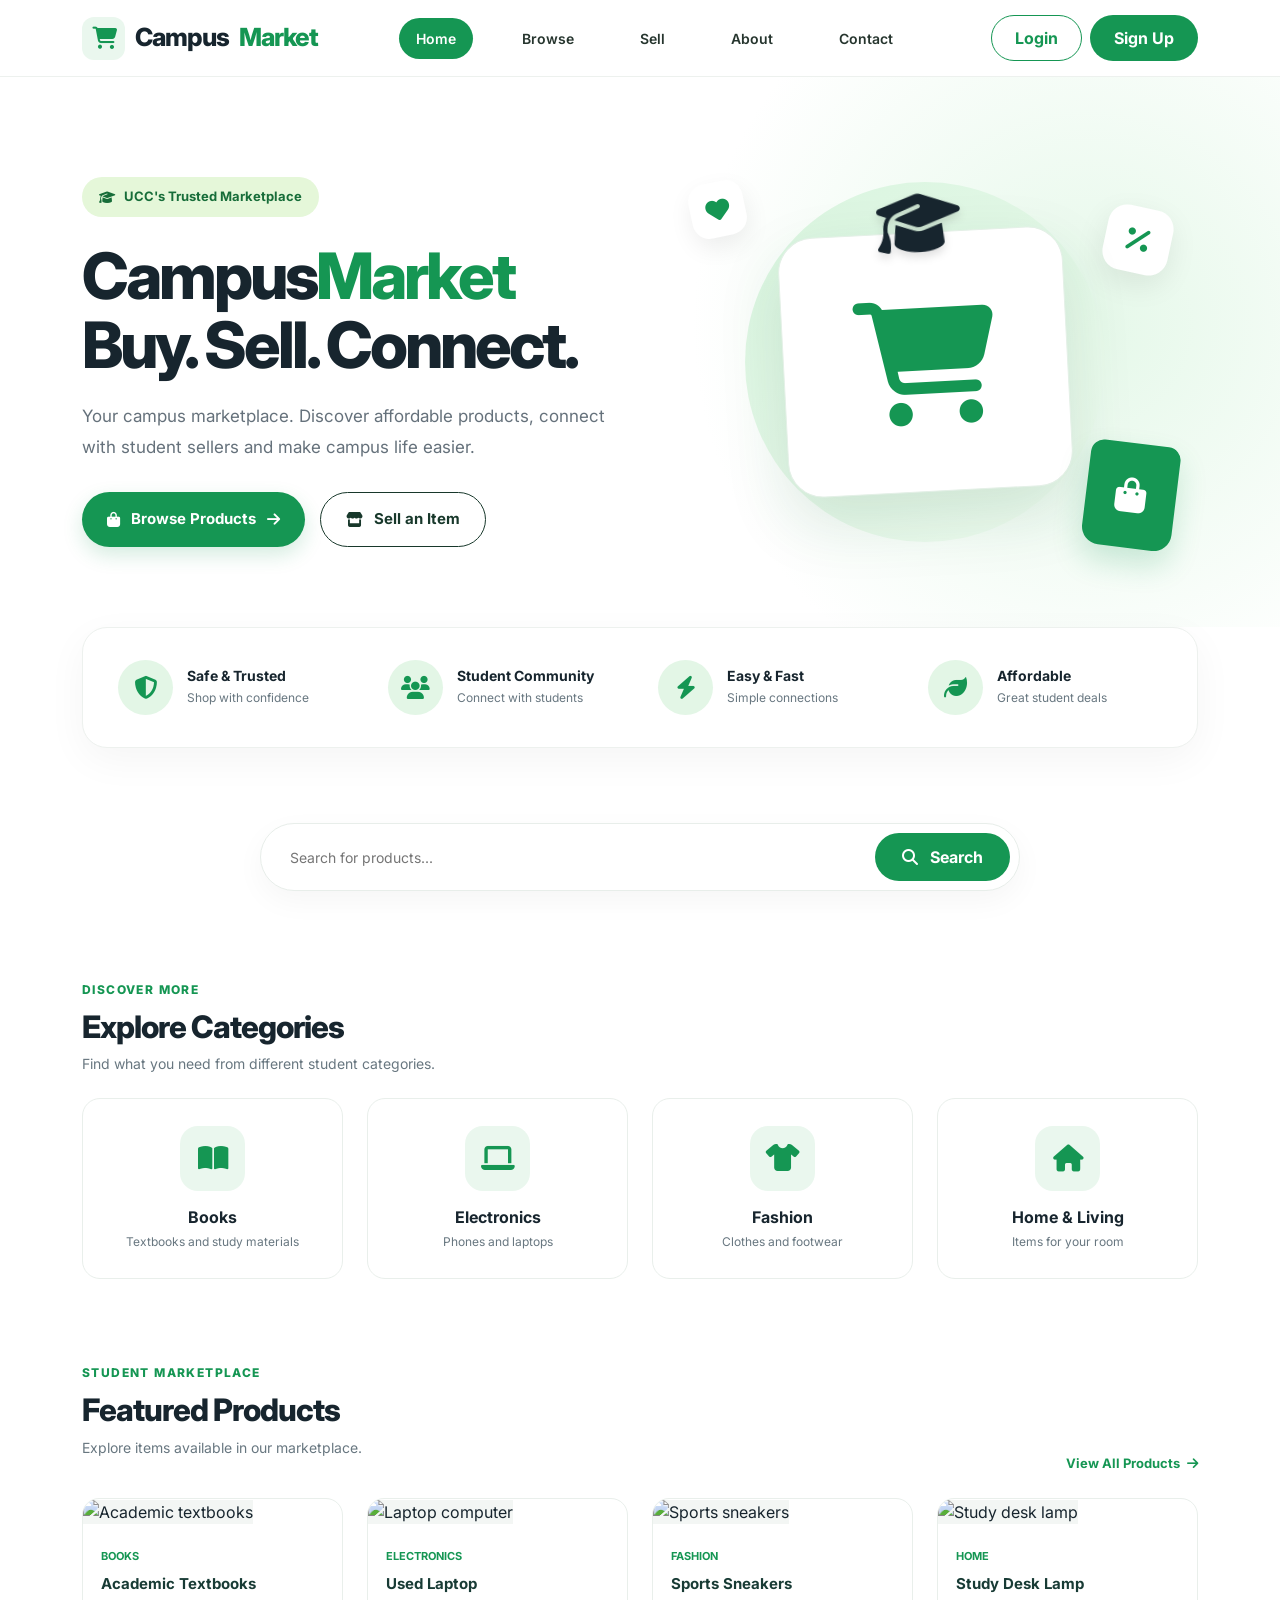
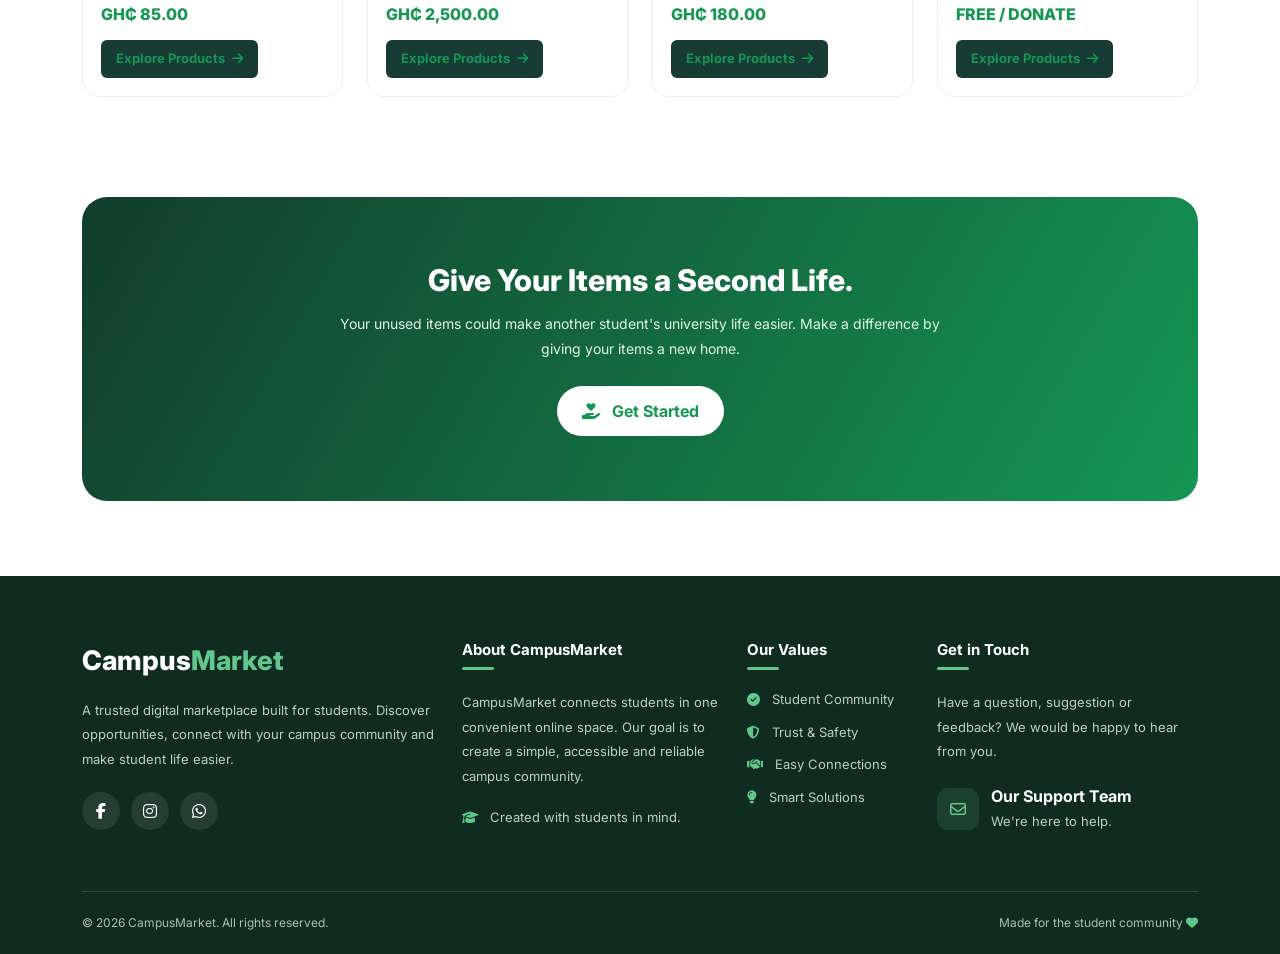
==== commit 814c1335: "Redesign CampusMarket homepage" ====
--- a/index.html
+++ b/index.html
@@ -1,652 +1,795 @@
 
 <!DOCTYPE html>
 <html lang="en">
+
 <head>
     <meta charset="UTF-8">
     <meta name="viewport" content="width=device-width, initial-scale=1.0">
 
-    <title>CampusMarket | Student Marketplace</title>
-
-    <!-- Bootstrap -->
+    <title>CampusMarket | Buy, Sell & Connect</title>
+
+    <!-- Bootstrap CSS -->
     <link href="https://cdn.jsdelivr.net/npm/bootstrap@5.3.3/dist/css/bootstrap.min.css" rel="stylesheet">
 
     <!-- Font Awesome -->
     <link rel="stylesheet" href="https://cdnjs.cloudflare.com/ajax/libs/font-awesome/6.7.2/css/all.min.css">
 
     <!-- Google Fonts -->
-    <link href="https://fonts.googleapis.com/css2?family=Poppins:wght@300;400;500;600;700;800&display=swap" rel="stylesheet">
-
+    <link href="https://fonts.googleapis.com/css2?family=Inter:wght@400;500;600;700;800&display=swap" rel="stylesheet">
+
+    <!-- Main CSS -->
     <link rel="stylesheet" href="css/style.css">
 
     <style>
         :root {
-            --green: #176b3a;
-            --dark-green: #104d2a;
-            --light-green: #edf6ef;
-            --text-dark: #202b25;
-            --text-muted: #78847d;
-            --border: #e9eee9;
-        }
-
-        * {
-            box-sizing: border-box;
+            --cm-green: #159653;
+            --cm-dark: #123d2c;
+            --cm-light: #eaf7ee;
+            --cm-text: #17252e;
+            --cm-muted: #687780;
         }
 
         body {
-            font-family: 'Poppins', sans-serif;
-            color: var(--text-dark);
+            font-family: 'Inter', sans-serif;
+            color: var(--cm-text);
             background: #fff;
         }
 
-        a {
+        /* NAVBAR */
+
+        .cm-navbar {
+            background: #fff;
+            padding: 15px 0;
+            border-bottom: 1px solid #edf1ee;
+        }
+
+        .cm-brand {
+            display: flex;
+            align-items: center;
+            gap: 10px;
+            color: var(--cm-text);
             text-decoration: none;
-        }
-
-        /* NAVBAR */
-
-        .main-navbar {
-            background: rgba(255,255,255,.97);
-            border-bottom: 1px solid var(--border);
-            padding: 15px 0;
-            position: sticky;
-            top: 0;
-            z-index: 1000;
-            backdrop-filter: blur(12px);
-        }
-
-        .navbar-brand {
+            font-size: 25px;
+            font-weight: 800;
+            letter-spacing: -1px;
+        }
+
+        .cm-brand span {
+            color: var(--cm-green);
+        }
+
+        .cm-brand-icon {
+            width: 43px;
+            height: 43px;
+            display: flex;
+            align-items: center;
+            justify-content: center;
+            background: var(--cm-light);
+            border-radius: 12px;
+            color: var(--cm-green);
             font-size: 22px;
-            font-weight: 800;
-            letter-spacing: -.8px;
-            color: var(--text-dark);
-        }
-
-        .navbar-brand img {
-            object-fit: contain;
-        }
-
-        .brand-green {
-            color: var(--green);
-        }
-
-        .navbar-nav .nav-link {
+        }
+
+        .cm-nav-links {
+            gap: 8px;
+        }
+
+        .cm-nav-links .nav-link {
+            padding: 10px 17px !important;
+            border-radius: 30px;
+            color: #26352e !important;
             font-size: 14px;
-            font-weight: 500;
-            color: #4b554e;
-            margin: 0 10px;
-            transition: .2s;
-        }
-
-        .navbar-nav .nav-link:hover,
-        .navbar-nav .nav-link.active {
-            color: var(--green);
-        }
-
-        .btn-market {
-            background: var(--green);
+            font-weight: 600;
+        }
+
+        .cm-nav-links .nav-link:hover,
+        .cm-nav-links .nav-link.active {
+            background: var(--cm-green);
+            color: #fff !important;
+        }
+
+        .cm-login {
+            border: 1px solid var(--cm-green);
+            border-radius: 30px;
+            color: var(--cm-green);
+            padding: 10px 23px;
+            font-weight: 700;
+        }
+
+        .cm-signup {
+            background: var(--cm-green);
             color: white;
-            border: 1px solid var(--green);
-            border-radius: 8px;
-            padding: 11px 20px;
-            font-size: 13px;
-            font-weight: 600;
-            transition: .25s;
-        }
-
-        .btn-market:hover {
-            background: var(--dark-green);
+            border-radius: 30px;
+            padding: 10px 23px;
+            font-weight: 700;
+        }
+
+        .cm-login:hover {
+            background: var(--cm-light);
+            color: var(--cm-green);
+        }
+
+        .cm-signup:hover {
+            background: #107a42;
             color: white;
-            transform: translateY(-2px);
-        }
-
-        .btn-outline-market {
-            border: 1px solid var(--green);
-            color: var(--green);
-            border-radius: 8px;
-            padding: 10px 19px;
-            font-size: 13px;
-            font-weight: 600;
-        }
-
-        .btn-outline-market:hover {
-            background: var(--green);
-            color: white;
         }
 
         /* HERO */
 
-        .hero-section {
-            background: #f3f7f3;
-            padding: 75px 0;
+        .cm-hero {
+            padding: 75px 0 55px;
             overflow: hidden;
-        }
-
-        .hero-label {
+            background:
+                radial-gradient(circle at 85% 45%, #e5f8e9 0, transparent 35%),
+                #fff;
+        }
+
+        .cm-hero-label {
             display: inline-flex;
             align-items: center;
-            gap: 8px;
-            background: #e1f0e5;
-            color: var(--green);
-            padding: 8px 14px;
+            gap: 9px;
+            padding: 10px 17px;
             border-radius: 30px;
-            font-size: 12px;
-            font-weight: 600;
+            background: #e5f7d9;
+            color: #176d39;
+            font-size: 13px;
+            font-weight: 700;
+            margin-bottom: 24px;
+        }
+
+        .cm-hero-title {
+            font-size: clamp(42px, 5vw, 70px);
+            font-weight: 800;
+            line-height: 1.08;
+            letter-spacing: -3px;
+            color: #17252e;
             margin-bottom: 22px;
         }
 
-        .hero-title {
-            font-size: clamp(36px, 5vw, 58px);
-            font-weight: 800;
-            line-height: 1.16;
-            letter-spacing: -2px;
-            color: #1b2920;
-        }
-
-        .hero-title span {
-            color: var(--green);
-        }
-
-        .hero-description {
-            color: #69766d;
-            font-size: 15px;
-            line-height: 1.9;
-            max-width: 500px;
-            margin: 22px 0 28px;
-        }
-
-        .hero-image-wrap {
-            position: relative;
-            padding: 12px;
-        }
-
-        .hero-image {
-            width: 100%;
-            height: 420px;
-            object-fit: cover;
-            border-radius: 18px;
-            box-shadow: 0 20px 50px rgba(20, 50, 30, .16);
-        }
-
-        .hero-floating-card {
-            position: absolute;
-            bottom: 35px;
-            left: -10px;
-            background: white;
-            border-radius: 12px;
-            padding: 15px 18px;
-            box-shadow: 0 10px 35px rgba(0,0,0,.12);
-            display: flex;
-            align-items: center;
-            gap: 12px;
-        }
-
-        .floating-icon {
-            width: 42px;
-            height: 42px;
-            background: var(--light-green);
-            color: var(--green);
-            border-radius: 10px;
-            display: grid;
-            place-items: center;
-        }
-
-        .hero-floating-card strong {
-            display: block;
-            font-size: 13px;
-        }
-
-        .hero-floating-card small {
-            color: var(--text-muted);
-            font-size: 11px;
-        }
-
-        /* TRUST STRIP */
-
-        .trust-strip {
-            border-bottom: 1px solid var(--border);
-            padding: 23px 0;
-        }
-
-        .trust-item {
-            display: flex;
+        .cm-hero-title span {
+            color: var(--cm-green);
+        }
+
+        .cm-hero-description {
+            color: #65717b;
+            font-size: 17px;
+            line-height: 1.8;
+            max-width: 580px;
+            margin-bottom: 30px;
+        }
+
+        .cm-hero-buttons {
+            display: flex;
+            gap: 15px;
+            flex-wrap: wrap;
+        }
+
+        .cm-primary-btn,
+        .cm-secondary-btn {
+            display: inline-flex;
             align-items: center;
             justify-content: center;
             gap: 11px;
-        }
-
-        .trust-item i {
-            color: var(--green);
-            font-size: 20px;
-        }
-
-        .trust-item strong {
-            display: block;
+            padding: 15px 25px;
+            border-radius: 35px;
+            font-size: 15px;
+            font-weight: 700;
+            text-decoration: none;
+            transition: .25s;
+        }
+
+        .cm-primary-btn {
+            background: var(--cm-green);
+            color: white;
+            box-shadow: 0 8px 20px rgba(21, 150, 83, .18);
+        }
+
+        .cm-primary-btn:hover {
+            background: #107a42;
+            color: white;
+            transform: translateY(-3px);
+        }
+
+        .cm-secondary-btn {
+            border: 1px solid #18382b;
+            color: #18382b;
+            background: white;
+        }
+
+        .cm-secondary-btn:hover {
+            background: var(--cm-light);
+            color: var(--cm-green);
+            transform: translateY(-3px);
+        }
+
+        /* HERO ILLUSTRATION */
+
+        .cm-hero-art {
+            min-height: 420px;
+            display: flex;
+            align-items: center;
+            justify-content: center;
+            position: relative;
+        }
+
+        .cm-art-circle {
+            width: 360px;
+            height: 360px;
+            max-width: 90%;
+            border-radius: 50%;
+            background: linear-gradient(145deg, #d9f5df, #effbf0);
+            position: absolute;
+        }
+
+        .cm-cart-art {
+            position: relative;
+            z-index: 2;
+            width: 285px;
+            height: 260px;
+            display: flex;
+            align-items: center;
+            justify-content: center;
+            background: white;
+            border: 1px solid #e4f0e7;
+            border-radius: 35px;
+            box-shadow: 0 25px 65px rgba(24, 91, 53, .13);
+            transform: rotate(-3deg);
+        }
+
+        .cm-cart-icon {
+            font-size: 125px;
+            color: var(--cm-green);
+        }
+
+        .cm-cap-icon {
+            position: absolute;
+            top: -43px;
+            left: 50%;
+            transform: translateX(-50%);
+            color: #17252e;
+            font-size: 67px;
+            filter: drop-shadow(0 5px 4px rgba(0,0,0,.12));
+        }
+
+        .cm-art-bag {
+            position: absolute;
+            right: 4%;
+            bottom: 24px;
+            z-index: 3;
+            width: 90px;
+            height: 105px;
+            border-radius: 13px 13px 18px 18px;
+            background: var(--cm-green);
+            color: white;
+            display: flex;
+            align-items: center;
+            justify-content: center;
+            font-size: 35px;
+            box-shadow: 0 15px 30px rgba(21, 150, 83, .2);
+            transform: rotate(7deg);
+        }
+
+        .cm-art-tag {
+            position: absolute;
+            top: 55px;
+            right: 5%;
+            width: 66px;
+            height: 66px;
+            border-radius: 19px;
+            background: #fff;
+            color: var(--cm-green);
+            display: flex;
+            align-items: center;
+            justify-content: center;
+            font-size: 29px;
+            box-shadow: 0 10px 30px rgba(0,0,0,.08);
+            transform: rotate(12deg);
+        }
+
+        .cm-art-heart {
+            position: absolute;
+            top: 30px;
+            left: 7%;
+            width: 55px;
+            height: 55px;
+            border-radius: 17px;
+            background: white;
+            color: #159653;
+            display: flex;
+            align-items: center;
+            justify-content: center;
+            font-size: 24px;
+            box-shadow: 0 10px 25px rgba(0,0,0,.07);
+            transform: rotate(-12deg);
+        }
+
+        /* TRUST STRIP */
+
+        .cm-trust {
+            padding: 22px 25px;
+            border: 1px solid #edf1ee;
+            border-radius: 25px;
+            background: white;
+            box-shadow: 0 12px 40px rgba(0,0,0,.045);
+            margin-bottom: 75px;
+        }
+
+        .cm-trust-item {
+            display: flex;
+            align-items: center;
+            gap: 14px;
+            padding: 10px;
+        }
+
+        .cm-trust-icon {
+            width: 55px;
+            height: 55px;
+            flex-shrink: 0;
+            display: flex;
+            align-items: center;
+            justify-content: center;
+            border-radius: 50%;
+            background: #e3f6e6;
+            color: var(--cm-green);
+            font-size: 23px;
+        }
+
+        .cm-trust-item h6 {
+            font-weight: 700;
+            margin-bottom: 4px;
+            font-size: 14px;
+        }
+
+        .cm-trust-item p {
+            margin: 0;
             font-size: 12px;
-        }
-
-        .trust-item small {
-            display: block;
-            font-size: 10px;
-            color: var(--text-muted);
+            color: var(--cm-muted);
         }
 
         /* SEARCH */
 
-        .search-section {
-            padding: 55px 0 15px;
-        }
-
-        .search-box {
-            display: flex;
-            align-items: center;
+        .cm-search-section {
+            margin-bottom: 70px;
+        }
+
+        .cm-search-box {
+            max-width: 760px;
+            margin: auto;
+            padding: 9px;
+            display: flex;
+            gap: 10px;
+            border: 1px solid #e8eeea;
+            border-radius: 40px;
+            box-shadow: 0 10px 30px rgba(0,0,0,.04);
             background: white;
-            border: 1px solid #e3e9e3;
-            border-radius: 12px;
-            padding: 7px;
-            box-shadow: 0 8px 30px rgba(0,0,0,.045);
-        }
-
-        .search-box i {
-            color: #89948c;
-            padding: 0 15px;
-        }
-
-        .search-box input {
+        }
+
+        .cm-search-box input {
             flex: 1;
+            min-width: 0;
             border: none;
             outline: none;
-            min-width: 0;
-            padding: 12px 0;
-            font-size: 13px;
-        }
-
-        .search-box button {
+            padding: 12px 20px;
+            font-size: 14px;
+            background: transparent;
+        }
+
+        .cm-search-box button {
             border: none;
-        }
-
-        /* GENERAL SECTION */
-
-        .section-spacing {
-            padding: 65px 0;
-        }
-
-        .section-heading {
+            border-radius: 30px;
+            background: var(--cm-green);
+            color: white;
+            padding: 12px 27px;
+            font-weight: 700;
+        }
+
+        /* SECTION HEADINGS */
+
+        .cm-section {
+            padding: 20px 0 65px;
+        }
+
+        .cm-section-label {
+            color: var(--cm-green);
+            font-size: 12px;
+            font-weight: 800;
+            letter-spacing: 1.4px;
+            margin-bottom: 9px;
+        }
+
+        .cm-section-title {
+            font-size: 31px;
+            font-weight: 800;
+            letter-spacing: -1px;
+            color: #17252e;
+        }
+
+        .cm-section-subtitle {
+            color: var(--cm-muted);
+            font-size: 14px;
+        }
+
+        /* CATEGORY CARDS */
+
+        .cm-category-card {
+            display: block;
+            padding: 27px 18px;
+            height: 100%;
+            border: 1px solid #e9efeb;
+            border-radius: 18px;
+            text-align: center;
+            text-decoration: none;
+            color: var(--cm-text);
+            background: white;
+            transition: .25s;
+        }
+
+        .cm-category-card:hover {
+            transform: translateY(-6px);
+            border-color: #b8e5c6;
+            box-shadow: 0 15px 35px rgba(0,0,0,.06);
+            color: var(--cm-green);
+        }
+
+        .cm-category-icon {
+            width: 65px;
+            height: 65px;
+            margin: 0 auto 17px;
+            display: flex;
+            align-items: center;
+            justify-content: center;
+            background: var(--cm-light);
+            color: var(--cm-green);
+            border-radius: 18px;
             font-size: 27px;
+        }
+
+        .cm-category-card h5 {
             font-weight: 700;
-            letter-spacing: -.7px;
-            margin-bottom: 8px;
-        }
-
-        .section-subtitle {
-            color: var(--text-muted);
-            font-size: 13px;
-        }
-
-        .section-link {
-            color: var(--green);
-            font-size: 13px;
-            font-weight: 600;
-        }
-
-        /* CATEGORY CARDS */
-
-        .category-card {
-            position: relative;
+            font-size: 16px;
+            margin-bottom: 6px;
+        }
+
+        .cm-category-card p {
+            color: var(--cm-muted);
+            font-size: 12px;
+            margin: 0;
+        }
+
+        /* PRODUCT CARDS */
+
+        .cm-product-card {
+            height: 100%;
+            overflow: hidden;
+            border: 1px solid #e9efeb;
+            border-radius: 17px;
+            background: white;
+            transition: .25s;
+        }
+
+        .cm-product-card:hover {
+            transform: translateY(-5px);
+            box-shadow: 0 15px 35px rgba(0,0,0,.07);
+        }
+
+        .cm-product-card img {
+            width: 100%;
             height: 190px;
-            display: block;
-            overflow: hidden;
-            border-radius: 13px;
-            background: #e9eee9;
-            color: white;
-        }
-
-        .category-card img {
-            width: 100%;
-            height: 100%;
             object-fit: cover;
-            transition: transform .5s ease;
-        }
-
-        .category-card:hover img {
-            transform: scale(1.08);
-        }
-
-        .category-overlay {
-            position: absolute;
-            inset: 0;
-            background: linear-gradient(transparent 20%, rgba(0,0,0,.75));
-        }
-
-        .category-info {
-            position: absolute;
-            left: 18px;
-            bottom: 17px;
-            z-index: 2;
-        }
-
-        .category-info h5 {
-            font-size: 17px;
-            font-weight: 700;
-            margin: 0 0 4px;
-        }
-
-        .category-info p {
+            background: #f3f6f4;
+        }
+
+        .cm-product-info {
+            padding: 18px;
+        }
+
+        .cm-product-category {
+            color: var(--cm-green);
             font-size: 11px;
-            margin: 0;
-            color: rgba(255,255,255,.85);
-        }
-
-        /* PRODUCT CARDS */
-
-        .product-card {
-            height: 100%;
-            border: 1px solid var(--border);
-            border-radius: 13px;
-            overflow: hidden;
-            background: white;
-            transition: .3s ease;
-        }
-
-        .product-card:hover {
-            transform: translateY(-5px);
-            box-shadow: 0 14px 32px rgba(0,0,0,.09);
-            border-color: transparent;
-        }
-
-        .product-image-wrap {
-            position: relative;
-            height: 215px;
-            overflow: hidden;
-            background: #f3f5f3;
-        }
-
-        .product-image {
-            width: 100%;
-            height: 100%;
-            object-fit: cover;
-            transition: transform .45s ease;
-        }
-
-        .product-card:hover .product-image {
-            transform: scale(1.06);
-        }
-
-        .product-tag {
-            position: absolute;
-            top: 12px;
-            left: 12px;
-            background: white;
-            color: var(--green);
-            font-size: 10px;
-            font-weight: 700;
-            padding: 6px 10px;
-            border-radius: 5px;
-        }
-
-        .product-details {
-            padding: 16px;
-        }
-
-        .product-category {
-            color: var(--green);
-            font-size: 10px;
             font-weight: 700;
             text-transform: uppercase;
-            letter-spacing: .5px;
-        }
-
-        .product-name {
+        }
+
+        .cm-product-info h5 {
+            font-size: 15px;
+            font-weight: 700;
+            margin: 9px 0;
+        }
+
+        .cm-product-price {
+            font-size: 16px;
+            color: var(--cm-green);
+            font-weight: 800;
+            margin-bottom: 14px;
+        }
+
+        .cm-product-link {
+            display: inline-block;
+            color: var(--cm-green);
+            font-size: 13px;
+            font-weight: 700;
+            text-decoration: none;
+        }
+
+        .cm-product-link:hover {
+            text-decoration: underline;
+        }
+
+        .cm-view-all {
+            color: var(--cm-green);
+            font-size: 13px;
+            font-weight: 700;
+            text-decoration: none;
+        }
+
+        /* DONATION BANNER */
+
+        .cm-donation {
+            padding: 65px 25px;
+            margin: 35px 0 75px;
+            border-radius: 25px;
+            text-align: center;
+            color: white;
+            background: linear-gradient(120deg, #123d2c, #159653);
+        }
+
+        .cm-donation h2 {
+            font-weight: 800;
+            font-size: 30px;
+            margin-bottom: 13px;
+        }
+
+        .cm-donation p {
+            max-width: 600px;
+            margin: 0 auto 25px;
+            color: #e0f3e7;
             font-size: 14px;
-            font-weight: 600;
-            margin: 8px 0;
-            color: #27332b;
-        }
-
-        .product-description {
-            font-size: 11px;
-            color: var(--text-muted);
-            margin-bottom: 13px;
-        }
-
-        .product-price {
-            color: var(--green);
-            font-size: 17px;
-            font-weight: 800;
-        }
-
-        .product-location {
-            font-size: 10px;
-            color: #89938b;
-            margin-top: 10px;
-        }
-
-        .product-location i {
-            margin-right: 4px;
-        }
-
-        .product-view {
-            border: 1px solid var(--green);
-            color: var(--green);
-            border-radius: 6px;
-            padding: 7px 12px;
-            font-size: 11px;
-            font-weight: 600;
-        }
-
-        .product-view:hover {
-            background: var(--green);
+            line-height: 1.8;
+        }
+
+        .cm-donation a {
+            display: inline-block;
+            background: white;
+            color: var(--cm-green);
+            padding: 13px 25px;
+            border-radius: 30px;
+            text-decoration: none;
+            font-weight: 700;
+        }
+
+        .cm-donation a:hover {
+            background: #eaf7ee;
+        }
+
+        /* FOOTER */
+
+        .cm-footer {
+            background: #102c20;
             color: white;
-        }
-
-        /* SELL BANNER */
-
-        .sell-banner {
-            background: #164d2c;
-            border-radius: 17px;
-            padding: 45px;
-            color: white;
+            padding: 65px 0 0;
             position: relative;
             overflow: hidden;
         }
 
-        .sell-banner::after {
+        .cm-footer-brand {
+            font-size: 27px;
+            font-weight: 800;
+            color: white;
+            text-decoration: none;
+        }
+
+        .cm-footer-brand span {
+            color: #62c78a;
+        }
+
+        .cm-footer-description,
+        .cm-footer-text {
+            color: #bdcfc3;
+            font-size: 13px;
+            line-height: 1.9;
+        }
+
+        .cm-footer-heading {
+            font-size: 15px;
+            font-weight: 700;
+            margin-bottom: 20px;
+            padding-bottom: 11px;
+            position: relative;
+        }
+
+        .cm-footer-heading::after {
             content: "";
             position: absolute;
-            width: 260px;
-            height: 260px;
-            border: 45px solid rgba(255,255,255,.06);
+            left: 0;
+            bottom: 0;
+            width: 32px;
+            height: 3px;
+            background: #62c78a;
+            border-radius: 5px;
+        }
+
+        .cm-footer-values {
+            list-style: none;
+            padding: 0;
+        }
+
+        .cm-footer-values li {
+            margin-bottom: 13px;
+            color: #bdcfc3;
+            font-size: 13px;
+        }
+
+        .cm-footer-values i {
+            color: #62c78a;
+            margin-right: 8px;
+        }
+
+        .cm-socials {
+            display: flex;
+            gap: 11px;
+            margin-top: 20px;
+        }
+
+        .cm-socials a {
+            width: 38px;
+            height: 38px;
+            display: flex;
+            justify-content: center;
+            align-items: center;
             border-radius: 50%;
-            right: -60px;
-            top: -90px;
-        }
-
-        .sell-banner h2 {
-            font-size: 28px;
-            font-weight: 700;
-        }
-
-        .sell-banner p {
-            font-size: 13px;
-            line-height: 1.8;
-            color: #d2e2d6;
-            max-width: 550px;
-        }
-
-        .sell-banner .btn {
-            background: white;
-            color: var(--green);
-            border: none;
-            padding: 12px 22px;
+            background: rgba(255,255,255,.09);
+            color: white;
+            text-decoration: none;
+            transition: .2s;
+        }
+
+        .cm-socials a:hover {
+            background: #62c78a;
+            color: #102c20;
+            transform: translateY(-3px);
+        }
+
+        .cm-footer-contact {
+            display: flex;
+            gap: 12px;
+            align-items: center;
+            margin-top: 20px;
+        }
+
+        .cm-contact-icon {
+            width: 42px;
+            height: 42px;
+            display: flex;
+            align-items: center;
+            justify-content: center;
+            background: rgba(98,199,138,.14);
+            color: #62c78a;
+            border-radius: 11px;
+        }
+
+        .cm-footer-bottom {
+            margin-top: 45px;
+            padding: 22px 0;
+            border-top: 1px solid rgba(255,255,255,.13);
+            display: flex;
+            justify-content: space-between;
+            flex-wrap: wrap;
+            gap: 12px;
+        }
+
+        .cm-footer-bottom p {
+            color: #a9c0b1;
             font-size: 12px;
-            font-weight: 700;
-            border-radius: 8px;
-        }
-
-        /* DONATION */
-
-        .donation-section {
-            background: #f1f6f1;
-            border-radius: 15px;
-            padding: 35px;
-        }
-
-        .donation-section i {
-            font-size: 35px;
-            color: var(--green);
-        }
-
-        .donation-section h3 {
-            font-size: 21px;
-            font-weight: 700;
-            margin-top: 12px;
-        }
-
-        .donation-section p {
-            font-size: 12px;
-            color: var(--text-muted);
-            max-width: 600px;
-            margin: 10px auto 20px;
-            line-height: 1.8;
-        }
-
-        /* FOOTER */
-
-        .main-footer {
-            background: #14251a;
-            color: white;
-            padding: 55px 0 20px;
-            margin-top: 60px;
-        }
-
-        .footer-brand {
-            font-size: 21px;
-            font-weight: 800;
-        }
-
-        .footer-description {
-            color: #aab9ad;
-            font-size: 12px;
-            line-height: 1.8;
-            max-width: 300px;
-            margin-top: 12px;
-        }
-
-        .footer-heading {
-            font-size: 13px;
-            font-weight: 700;
-            margin-bottom: 17px;
-        }
-
-        .footer-links a {
-            display: block;
-            color: #aab9ad;
-            font-size: 11px;
-            margin-bottom: 12px;
-            transition: .2s;
-        }
-
-        .footer-links a:hover {
-            color: white;
-        }
-
-        .social-link {
-            width: 35px;
-            height: 35px;
-            border-radius: 8px;
-            display: inline-grid;
-            place-items: center;
-            background: rgba(255,255,255,.1);
-            color: white;
-            margin-right: 7px;
-            transition: .2s;
-        }
-
-        .social-link:hover {
-            background: var(--green);
-            color: white;
-        }
-
-        .footer-bottom {
-            border-top: 1px solid rgba(255,255,255,.12);
-            margin-top: 35px;
-            padding-top: 18px;
-            color: #91a096;
-            font-size: 10px;
+            margin: 0;
+        }
+
+        .cm-footer-bottom i {
+            color: #62c78a;
         }
 
         /* RESPONSIVE */
 
         @media (max-width: 991px) {
-            .hero-section {
-                padding: 50px 0;
-            }
-
-            .hero-image {
-                height: 340px;
-            }
-
-            .navbar-nav {
+            .cm-hero {
+                padding-top: 55px;
+            }
+
+            .cm-hero-art {
+                min-height: 360px;
+                margin-top: 30px;
+            }
+
+            .cm-hero-title {
+                letter-spacing: -2px;
+            }
+
+            .cm-nav-links {
                 padding: 15px 0;
             }
         }
 
         @media (max-width: 575px) {
-            .hero-section {
-                padding: 40px 0;
-            }
-
-            .hero-title {
-                font-size: 37px;
-                letter-spacing: -1.3px;
-            }
-
-            .hero-image {
-                height: 260px;
-            }
-
-            .hero-floating-card {
-                left: 5px;
-                bottom: 20px;
-            }
-
-            .section-spacing {
-                padding: 42px 0;
-            }
-
-            .section-heading {
-                font-size: 22px;
-            }
-
-            .category-card {
-                height: 150px;
-            }
-
-            .product-image-wrap {
-                height: 155px;
-            }
-
-            .product-details {
-                padding: 12px;
-            }
-
-            .product-name {
-                font-size: 12px;
-            }
-
-            .product-price {
+            .cm-brand {
+                font-size: 21px;
+            }
+
+            .cm-hero {
+                padding-top: 42px;
+            }
+
+            .cm-hero-title {
+                font-size: 43px;
+            }
+
+            .cm-hero-description {
                 font-size: 14px;
             }
 
-            .sell-banner {
-                padding: 30px 22px;
-            }
-
-            .sell-banner h2 {
-                font-size: 23px;
-            }
-
-            .donation-section {
-                padding: 28px 18px;
+            .cm-hero-art {
+                min-height: 300px;
+            }
+
+            .cm-art-circle {
+                width: 270px;
+                height: 270px;
+            }
+
+            .cm-cart-art {
+                width: 220px;
+                height: 205px;
+            }
+
+            .cm-cart-icon {
+                font-size: 95px;
+            }
+
+            .cm-cap-icon {
+                font-size: 50px;
+                top: -32px;
+            }
+
+            .cm-art-bag {
+                width: 70px;
+                height: 80px;
+                right: 2%;
+            }
+
+            .cm-art-tag {
+                right: 0;
+                top: 30px;
+            }
+
+            .cm-trust {
+                padding: 15px;
+            }
+
+            .cm-trust-item {
+                padding: 8px 2px;
+            }
+
+            .cm-section-title {
+                font-size: 25px;
+            }
+
+            .cm-donation h2 {
+                font-size: 24px;
+            }
+
+            .cm-footer-bottom {
+                flex-direction: column;
+                text-align: center;
+            }
+
+            .cm-search-box {
+                border-radius: 16px;
+            }
+
+            .cm-search-box input {
+                padding: 10px;
+            }
+
+            .cm-search-box button {
+                padding: 10px 16px;
             }
         }
     </style>
@@ -655,57 +798,55 @@
 <body>
 
     <!-- NAVIGATION -->
-    <nav class="navbar navbar-expand-lg main-navbar">
+    <nav class="navbar navbar-expand-lg cm-navbar sticky-top">
         <div class="container">
 
-            <a class="navbar-brand d-flex align-items-center" href="index.html">
-                <img src="assets/ucc-logo.png"
-                     alt="UCC Logo"
-                     width="40"
-                     height="40"
-                     class="me-2"
-                     onerror="this.style.display='none'">
-
-                Campus<span class="brand-green">Market</span>
+            <a href="index.html" class="cm-brand">
+                <span class="cm-brand-icon">
+                    <i class="fa-solid fa-cart-shopping"></i>
+                </span>
+                Campus<span>Market</span>
             </a>
 
             <button class="navbar-toggler" type="button"
-                    data-bs-toggle="collapse"
-                    data-bs-target="#navbarMenu"
-                    aria-controls="navbarMenu"
-                    aria-expanded="false"
-                    aria-label="Toggle navigation">
+                data-bs-toggle="collapse"
+                data-bs-target="#navbarMenu"
+                aria-controls="navbarMenu"
+                aria-expanded="false"
+                aria-label="Toggle navigation">
+
                 <span class="navbar-toggler-icon"></span>
             </button>
 
             <div class="collapse navbar-collapse" id="navbarMenu">
 
-                <ul class="navbar-nav mx-auto">
+                <ul class="navbar-nav mx-auto cm-nav-links">
+
                     <li class="nav-item">
                         <a class="nav-link active" href="index.html">Home</a>
                     </li>
 
                     <li class="nav-item">
-                        <a class="nav-link" href="product.html">Shop</a>
+                        <a class="nav-link" href="shop.html">Browse</a>
                     </li>
 
                     <li class="nav-item">
-                        <a class="nav-link" href="sell.html">Sell an Item</a>
+                        <a class="nav-link" href="sell.html">Sell</a>
                     </li>
+
+                    <li class="nav-item">
+                        <a class="nav-link" href="#about">About</a>
+                    </li>
+
+                    <li class="nav-item">
+                        <a class="nav-link" href="#contact">Contact</a>
+                    </li>
+
                 </ul>
 
                 <div class="d-flex gap-2 align-items-center">
-                    <a href="login.html" class="btn btn-outline-market" id="loginBtn">
-                        Login
-                    </a>
-
-                    <a href="signup.html" class="btn btn-market" id="signupBtn">
-                        Get Started
-                    </a>
-
-                    <button class="btn btn-outline-danger d-none" id="logoutBtn">
-                        Logout
-                    </button>
+                    <a href="login.html" class="btn cm-login">Login</a>
+                    <a href="login.html" class="btn cm-signup">Sign Up</a>
                 </div>
 
             </div>
@@ -713,564 +854,571 @@
     </nav>
 
 
-    <!-- HERO -->
-    <section class="hero-section">
+    <!-- HERO SECTION -->
+    <section class="cm-hero">
+
         <div class="container">
-            <div class="row align-items-center g-5">
+
+            <div class="row align-items-center">
 
                 <div class="col-lg-6">
 
-                    <div class="hero-label">
+                    <div class="cm-hero-label">
                         <i class="fa-solid fa-graduation-cap"></i>
-                        THE STUDENT MARKETPLACE
+                        UCC's Trusted Marketplace
                     </div>
 
-                    <h1 class="hero-title">
-                        Everything You Need,
-                        <span>Right on Campus.</span>
+                    <h1 class="cm-hero-title">
+                        Campus<span>Market</span>
+                        <br>
+                        Buy. Sell. Connect.
                     </h1>
 
-                    <p class="hero-description">
-                        Discover affordable products, connect with student
-                        sellers and make campus life easier. Buy and sell
-                        conveniently within your university community.
+                    <p class="cm-hero-description">
+                        Your campus marketplace. Discover affordable
+                        products, connect with student sellers and make
+                        campus life easier.
                     </p>
 
-                    <div class="d-flex flex-wrap gap-3">
-                        <a href="product.html" class="btn btn-market">
-                            Explore Marketplace
-                            <i class="fa-solid fa-arrow-right ms-2"></i>
+                    <div class="cm-hero-buttons">
+
+                        <a href="shop.html" class="cm-primary-btn">
+                            <i class="fa-solid fa-bag-shopping"></i>
+                            Browse Products
+                            <i class="fa-solid fa-arrow-right"></i>
                         </a>
 
-                        <a href="sell.html" class="btn btn-outline-market">
-                            Start Selling
+                        <a href="sell.html" class="cm-secondary-btn">
+                            <i class="fa-solid fa-store"></i>
+                            Sell an Item
                         </a>
+
                     </div>
 
                 </div>
 
+                <!-- SHOPPING ILLUSTRATION - NO PEOPLE -->
                 <div class="col-lg-6">
-                    <div class="hero-image-wrap">
-
-                        <img
-                            src="https://images.unsplash.com/photo-1523275335684-37898b6baf30?w=1000&auto=format&fit=crop&q=85"
-                            alt="Products available in a marketplace"
-                            class="hero-image"
-                        >
-
-                        <div class="hero-floating-card">
-                            <div class="floating-icon">
-                                <i class="fa-solid fa-store"></i>
-                            </div>
-
-                            <div>
-                                <strong>Your Campus Marketplace</strong>
-                                <small>Buy. Sell. Connect.</small>
-                            </div>
+
+                    <div class="cm-hero-art">
+
+                        <div class="cm-art-circle"></div>
+
+                        <div class="cm-art-heart">
+                            <i class="fa-solid fa-heart"></i>
+                        </div>
+
+                        <div class="cm-cart-art">
+
+                            <i class="fa-solid fa-graduation-cap cm-cap-icon"></i>
+
+                            <i class="fa-solid fa-cart-shopping cm-cart-icon"></i>
+
+                        </div>
+
+                        <div class="cm-art-bag">
+                            <i class="fa-solid fa-bag-shopping"></i>
+                        </div>
+
+                        <div class="cm-art-tag">
+                            <i class="fa-solid fa-percent"></i>
                         </div>
 
                     </div>
+
                 </div>
 
             </div>
+
         </div>
+
     </section>
 
 
-    <!-- TRUST STRIP -->
-    <section class="trust-strip">
+    <!-- TRUST FEATURES -->
+    <section class="container">
+
+        <div class="cm-trust">
+
+            <div class="row g-3">
+
+                <div class="col-6 col-lg-3">
+                    <div class="cm-trust-item">
+                        <div class="cm-trust-icon">
+                            <i class="fa-solid fa-shield-halved"></i>
+                        </div>
+                        <div>
+                            <h6>Safe & Trusted</h6>
+                            <p>Shop with confidence</p>
+                        </div>
+                    </div>
+                </div>
+
+                <div class="col-6 col-lg-3">
+                    <div class="cm-trust-item">
+                        <div class="cm-trust-icon">
+                            <i class="fa-solid fa-users"></i>
+                        </div>
+                        <div>
+                            <h6>Student Community</h6>
+                            <p>Connect with students</p>
+                        </div>
+                    </div>
+                </div>
+
+                <div class="col-6 col-lg-3">
+                    <div class="cm-trust-item">
+                        <div class="cm-trust-icon">
+                            <i class="fa-solid fa-bolt"></i>
+                        </div>
+                        <div>
+                            <h6>Easy & Fast</h6>
+                            <p>Simple connections</p>
+                        </div>
+                    </div>
+                </div>
+
+                <div class="col-6 col-lg-3">
+                    <div class="cm-trust-item">
+                        <div class="cm-trust-icon">
+                            <i class="fa-solid fa-leaf"></i>
+                        </div>
+                        <div>
+                            <h6>Affordable</h6>
+                            <p>Great student deals</p>
+                        </div>
+                    </div>
+                </div>
+
+            </div>
+
+        </div>
+
+    </section>
+
+
+    <!-- SEARCH -->
+    <section class="cm-search-section">
+
         <div class="container">
-            <div class="row g-3">
-
-                <div class="col-6 col-lg-3">
-                    <div class="trust-item">
-                        <i class="fa-solid fa-tags"></i>
-                        <div>
-                            <strong>Affordable Deals</strong>
-                            <small>Student-friendly prices</small>
-                        </div>
-                    </div>
-                </div>
-
-                <div class="col-6 col-lg-3">
-                    <div class="trust-item">
-                        <i class="fa-solid fa-users"></i>
-                        <div>
-                            <strong>Student Community</strong>
-                            <small>Buy and sell on campus</small>
-                        </div>
-                    </div>
-                </div>
-
-                <div class="col-6 col-lg-3">
-                    <div class="trust-item">
-                        <i class="fa-solid fa-handshake"></i>
-                        <div>
-                            <strong>Easy Connections</strong>
-                            <small>Connect with sellers</small>
-                        </div>
-                    </div>
-                </div>
-
-                <div class="col-6 col-lg-3">
-                    <div class="trust-item">
-                        <i class="fa-solid fa-leaf"></i>
-                        <div>
-                            <strong>Reuse and Recycle</strong>
-                            <small>Give items another life</small>
-                        </div>
-                    </div>
-                </div>
+
+            <div class="cm-search-box">
+
+                <input
+                    type="text"
+                    id="searchInput"
+                    placeholder="Search for products..."
+                    aria-label="Search products">
+
+                <button type="button" id="searchButton">
+                    <i class="fa-solid fa-magnifying-glass me-2"></i>
+                    Search
+                </button>
 
             </div>
+
         </div>
+
     </section>
 
 
-    <!-- SEARCH -->
-    <section class="search-section">
+    <!-- CATEGORIES -->
+    <section class="cm-section">
+
         <div class="container">
 
-            <div class="text-center mb-4">
-                <h2 class="section-heading">What are you looking for?</h2>
-                <p class="section-subtitle">
-                    Find products from students around your campus.
+            <div class="mb-4">
+                <p class="cm-section-label">DISCOVER MORE</p>
+                <h2 class="cm-section-title">Explore Categories</h2>
+                <p class="cm-section-subtitle">
+                    Find what you need from different student categories.
                 </p>
             </div>
 
-            <form action="product.html" method="GET" class="mx-auto" style="max-width: 750px;">
-                <div class="search-box">
-                    <i class="fa-solid fa-magnifying-glass"></i>
-
-                    <input
-                        type="search"
-                        name="search"
-                        placeholder="Search for laptops, books, fashion..."
-                        aria-label="Search products"
-                    >
-
-                    <button type="submit" class="btn btn-market">
-                        Search
-                    </button>
-                </div>
-            </form>
+            <div class="row g-4">
+
+                <div class="col-6 col-md-3">
+                    <a href="shop.html?category=Books" class="cm-category-card">
+                        <div class="cm-category-icon">
+                            <i class="fa-solid fa-book-open"></i>
+                        </div>
+                        <h5>Books</h5>
+                        <p>Textbooks and study materials</p>
+                    </a>
+                </div>
+
+                <div class="col-6 col-md-3">
+                    <a href="shop.html?category=Electronics" class="cm-category-card">
+                        <div class="cm-category-icon">
+                            <i class="fa-solid fa-laptop"></i>
+                        </div>
+                        <h5>Electronics</h5>
+                        <p>Phones and laptops</p>
+                    </a>
+                </div>
+
+                <div class="col-6 col-md-3">
+                    <a href="shop.html?category=Fashion" class="cm-category-card">
+                        <div class="cm-category-icon">
+                            <i class="fa-solid fa-shirt"></i>
+                        </div>
+                        <h5>Fashion</h5>
+                        <p>Clothes and footwear</p>
+                    </a>
+                </div>
+
+                <div class="col-6 col-md-3">
+                    <a href="shop.html?category=Home" class="cm-category-card">
+                        <div class="cm-category-icon">
+                            <i class="fa-solid fa-house"></i>
+                        </div>
+                        <h5>Home & Living</h5>
+                        <p>Items for your room</p>
+                    </a>
+                </div>
+
+            </div>
 
         </div>
+
     </section>
 
 
-    <!-- CATEGORIES -->
-    <section class="section-spacing">
+    <!-- FEATURED PRODUCTS -->
+    <section class="cm-section">
+
         <div class="container">
 
-            <div class="d-flex justify-content-between align-items-end mb-4">
+            <div class="d-flex justify-content-between align-items-end flex-wrap gap-3 mb-4">
+
                 <div>
-                    <h2 class="section-heading">Explore Categories</h2>
-                    <p class="section-subtitle mb-0">
-                        Find exactly what you need.
+                    <p class="cm-section-label">STUDENT MARKETPLACE</p>
+                    <h2 class="cm-section-title">Featured Products</h2>
+                    <p class="cm-section-subtitle">
+                        Explore items available in our marketplace.
                     </p>
                 </div>
 
-                <a href="product.html" class="section-link">
-                    Browse all <i class="fa-solid fa-arrow-right ms-1"></i>
-                </a>
-            </div>
-
-            <div class="row g-3">
-
-                <div class="col-6 col-lg-3">
-                    <a href="product.html?category=Books" class="category-card">
-                        <img src="https://images.unsplash.com/photo-1544947950-fa07a98d237f?w=600&auto=format&fit=crop&q=80" alt="Books">
-                        <div class="category-overlay"></div>
-                        <div class="category-info">
-                            <h5>Books</h5>
-                            <p>Academic and reading materials</p>
-                        </div>
-                    </a>
-                </div>
-
-                <div class="col-6 col-lg-3">
-                    <a href="product.html?category=Electronics" class="category-card">
-                        <img src="https://images.unsplash.com/photo-1498049794561-7780e7231661?w=600&auto=format&fit=crop&q=80" alt="Electronics">
-                        <div class="category-overlay"></div>
-                        <div class="category-info">
-                            <h5>Electronics</h5>
-                            <p>Devices and accessories</p>
-                        </div>
-                    </a>
-                </div>
-
-                <div class="col-6 col-lg-3">
-                    <a href="product.html?category=Fashion" class="category-card">
-                        <img src="https://images.unsplash.com/photo-1483985988355-763728e1935b?w=600&auto=format&fit=crop&q=80" alt="Fashion">
-                        <div class="category-overlay"></div>
-                        <div class="category-info">
-                            <h5>Fashion</h5>
-                            <p>Clothing and accessories</p>
-                        </div>
-                    </a>
-                </div>
-
-                <div class="col-6 col-lg-3">
-                    <a href="product.html?category=Home" class="category-card">
-                        <img src="https://images.unsplash.com/photo-1555041469-a586c61ea9bc?w=600&auto=format&fit=crop&q=80" alt="Home items">
-                        <div class="category-overlay"></div>
-                        <div class="category-info">
-                            <h5>Home & Living</h5>
-                            <p>Items for your room</p>
-                        </div>
-                    </a>
-                </div>
-
-            </div>
-        </div>
-    </section>
-
-
-    <!-- FEATURED PRODUCTS -->
-    <section class="section-spacing pt-0">
-        <div class="container">
-
-            <div class="d-flex justify-content-between align-items-end mb-4">
-                <div>
-                    <h2 class="section-heading">Featured Products</h2>
-                    <p class="section-subtitle mb-0">
-                        Discover some of the items available on CampusMarket.
-                    </p>
-                </div>
-
-                <a href="product.html" class="section-link">
-                    View all products
+                <a href="shop.html" class="cm-view-all">
+                    View All Products
                     <i class="fa-solid fa-arrow-right ms-1"></i>
                 </a>
+
             </div>
 
-            <div class="row g-3 g-lg-4">
+            <div class="row g-4">
 
                 <!-- PRODUCT 1 -->
-                <div class="col-6 col-lg-3">
-                    <div class="product-card">
-
-                        <div class="product-image-wrap">
-                            <img
-                                src="https://images.unsplash.com/photo-1544947950-fa07a98d237f?w=600&auto=format&fit=crop&q=80"
-                                alt="Academic textbook"
-                                class="product-image"
-                            >
-                            <span class="product-tag">Books</span>
-                        </div>
-
-                        <div class="product-details">
-                            <span class="product-category">Education</span>
-                            <h5 class="product-name">Academic Textbook</h5>
-                            <p class="product-description">
-                                Learning materials for students.
+                <div class="col-12 col-sm-6 col-lg-3">
+
+                    <div class="product-card cm-product-card">
+
+                        <img
+                            src="https://images.unsplash.com/photo-1544947950-fa07a98d237f?w=600"
+                            alt="Academic textbooks">
+
+                        <div class="product-info cm-product-info">
+
+                            <span class="product-category cm-product-category">
+                                Books
+                            </span>
+
+                            <h5>Academic Textbooks</h5>
+
+                            <p class="product-price cm-product-price">
+                                GH₵ 85.00
                             </p>
 
-                            <div class="d-flex justify-content-between align-items-center">
-                                <span class="product-price">GH₵ 50</span>
-                                <a href="product.html" class="product-view">View</a>
-                            </div>
-
-                            <div class="product-location">
-                                <i class="fa-solid fa-location-dot"></i>
-                                University Campus
-                            </div>
+                            <a href="shop.html" class="product-link cm-product-link">
+                                Explore Products
+                                <i class="fa-solid fa-arrow-right ms-1"></i>
+                            </a>
+
                         </div>
 
                     </div>
+
                 </div>
 
 
                 <!-- PRODUCT 2 -->
-                <div class="col-6 col-lg-3">
-                    <div class="product-card">
-
-                        <div class="product-image-wrap">
-                            <img
-                                src="https://images.unsplash.com/photo-1496181133206-80ce9b88a853?w=600&auto=format&fit=crop&q=80"
-                                alt="Laptop computer"
-                                class="product-image"
-                            >
-                            <span class="product-tag">Electronics</span>
-                        </div>
-
-                        <div class="product-details">
-                            <span class="product-category">Technology</span>
-                            <h5 class="product-name">Laptop Computer</h5>
-                            <p class="product-description">
-                                Suitable for studying and projects.
+                <div class="col-12 col-sm-6 col-lg-3">
+
+                    <div class="product-card cm-product-card">
+
+                        <img
+                            src="https://images.unsplash.com/photo-1496181133206-80ce9b88a853?w=600"
+                            alt="Laptop computer">
+
+                        <div class="product-info cm-product-info">
+
+                            <span class="product-category cm-product-category">
+                                Electronics
+                            </span>
+
+                            <h5>Used Laptop</h5>
+
+                            <p class="product-price cm-product-price">
+                                GH₵ 2,500.00
                             </p>
 
-                            <div class="d-flex justify-content-between align-items-center">
-                                <span class="product-price">GH₵ 1,500</span>
-                                <a href="product.html" class="product-view">View</a>
-                            </div>
-
-                            <div class="product-location">
-                                <i class="fa-solid fa-location-dot"></i>
-                                University Campus
-                            </div>
+                            <a href="shop.html" class="product-link cm-product-link">
+                                Explore Products
+                                <i class="fa-solid fa-arrow-right ms-1"></i>
+                            </a>
+
                         </div>
 
                     </div>
+
                 </div>
 
 
                 <!-- PRODUCT 3 -->
-                <div class="col-6 col-lg-3">
-                    <div class="product-card">
-
-                        <div class="product-image-wrap">
-                            <img
-                                src="https://images.unsplash.com/photo-1529139574466-a303027c1d8b?w=600&auto=format&fit=crop&q=80"
-                                alt="Fashion clothing"
-                                class="product-image"
-                            >
-                            <span class="product-tag">Fashion</span>
-                        </div>
-
-                        <div class="product-details">
-                            <span class="product-category">Clothing</span>
-                            <h5 class="product-name">Fashion Collection</h5>
-                            <p class="product-description">
-                                Everyday clothing and accessories.
+                <div class="col-12 col-sm-6 col-lg-3">
+
+                    <div class="product-card cm-product-card">
+
+                        <img
+                            src="https://images.unsplash.com/photo-1542291026-7eec264c27ff?w=600"
+                            alt="Sports sneakers">
+
+                        <div class="product-info cm-product-info">
+
+                            <span class="product-category cm-product-category">
+                                Fashion
+                            </span>
+
+                            <h5>Sports Sneakers</h5>
+
+                            <p class="product-price cm-product-price">
+                                GH₵ 180.00
                             </p>
 
-                            <div class="d-flex justify-content-between align-items-center">
-                                <span class="product-price">GH₵ 80</span>
-                                <a href="product.html" class="product-view">View</a>
-                            </div>
-
-                            <div class="product-location">
-                                <i class="fa-solid fa-location-dot"></i>
-                                University Campus
-                            </div>
+                            <a href="shop.html" class="product-link cm-product-link">
+                                Explore Products
+                                <i class="fa-solid fa-arrow-right ms-1"></i>
+                            </a>
+
                         </div>
 
                     </div>
+
                 </div>
 
 
                 <!-- PRODUCT 4 -->
-                <div class="col-6 col-lg-3">
-                    <div class="product-card">
-
-                        <div class="product-image-wrap">
-                            <img
-                                src="https://images.unsplash.com/photo-1503602642458-232111445657?w=600&auto=format&fit=crop&q=80"
-                                alt="Modern study chair"
-                                class="product-image"
-                            >
-                            <span class="product-tag">Home</span>
-                        </div>
-
-                        <div class="product-details">
-                            <span class="product-category">Home & Living</span>
-                            <h5 class="product-name">Study Chair</h5>
-                            <p class="product-description">
-                                Furniture for your study space.
+                <div class="col-12 col-sm-6 col-lg-3">
+
+                    <div class="product-card cm-product-card">
+
+                        <img
+                            src="https://images.unsplash.com/photo-1507473885765-e6ed057f782c?w=600"
+                            alt="Study desk lamp">
+
+                        <div class="product-info cm-product-info">
+
+                            <span class="product-category cm-product-category">
+                                Home
+                            </span>
+
+                            <h5>Study Desk Lamp</h5>
+
+                            <p class="product-price cm-product-price">
+                                FREE / DONATE
                             </p>
 
-                            <div class="d-flex justify-content-between align-items-center">
-                                <span class="product-price">GH₵ 200</span>
-                                <a href="product.html" class="product-view">View</a>
-                            </div>
-
-                            <div class="product-location">
-                                <i class="fa-solid fa-location-dot"></i>
-                                University Campus
-                            </div>
+                            <a href="shop.html" class="product-link cm-product-link">
+                                Explore Products
+                                <i class="fa-solid fa-arrow-right ms-1"></i>
+                            </a>
+
                         </div>
 
                     </div>
+
                 </div>
 
             </div>
+
         </div>
+
     </section>
 
 
-    <!-- SELL BANNER -->
-    <section class="container my-4">
-        <div class="sell-banner">
-
-            <div class="row align-items-center position-relative" style="z-index:2;">
-                <div class="col-lg-8">
-
-                    <h2>Have Something to Sell?</h2>
-
-                    <p>
-                        Turn your unused items into opportunities. List your
-                        products on CampusMarket and connect with students
-                        who are looking for exactly what you have.
+    <!-- DONATION SECTION -->
+    <section class="container">
+
+        <div class="cm-donation">
+
+            <h2>Give Your Items a Second Life.</h2>
+
+            <p>
+                Your unused items could make another student's
+                university life easier. Make a difference by
+                giving your items a new home.
+            </p>
+
+            <a href="sell.html">
+                <i class="fa-solid fa-hand-holding-heart me-2"></i>
+                Get Started
+            </a>
+
+        </div>
+
+    </section>
+
+
+    <!-- FOOTER -->
+    <footer class="cm-footer" id="about">
+
+        <div class="container">
+
+            <div class="row gy-5">
+
+                <!-- BRAND -->
+                <div class="col-lg-4 col-md-6">
+
+                    <a href="index.html" class="cm-footer-brand">
+                        Campus<span>Market</span>
+                    </a>
+
+                    <p class="cm-footer-description mt-3">
+                        A trusted digital marketplace built for students.
+                        Discover opportunities, connect with your campus
+                        community and make student life easier.
                     </p>
 
-                    <a href="sell.html" class="btn">
-                        Start Selling
-                        <i class="fa-solid fa-arrow-right ms-2"></i>
-                    </a>
-
-                </div>
-
-                <div class="col-lg-4 text-center d-none d-lg-block">
-                    <i class="fa-solid fa-store" style="font-size:100px;opacity:.2;"></i>
-                </div>
+                    <div class="cm-socials">
+
+                        <a href="#" aria-label="Facebook">
+                            <i class="fa-brands fa-facebook-f"></i>
+                        </a>
+
+                        <a href="#" aria-label="Instagram">
+                            <i class="fa-brands fa-instagram"></i>
+                        </a>
+
+                        <a href="#" aria-label="WhatsApp">
+                            <i class="fa-brands fa-whatsapp"></i>
+                        </a>
+
+                    </div>
+
+                </div>
+
+
+                <!-- ABOUT -->
+                <div class="col-lg-3 col-md-6">
+
+                    <h5 class="cm-footer-heading">About CampusMarket</h5>
+
+                    <p class="cm-footer-text">
+                        CampusMarket connects students in one convenient
+                        online space. Our goal is to create a simple,
+                        accessible and reliable campus community.
+                    </p>
+
+                    <p class="cm-footer-text">
+                        <i class="fa-solid fa-graduation-cap me-2"
+                            style="color:#62c78a;"></i>
+                        Created with students in mind.
+                    </p>
+
+                </div>
+
+
+                <!-- VALUES -->
+                <div class="col-lg-2 col-md-6">
+
+                    <h5 class="cm-footer-heading">Our Values</h5>
+
+                    <ul class="cm-footer-values">
+
+                        <li>
+                            <i class="fa-solid fa-circle-check"></i>
+                            Student Community
+                        </li>
+
+                        <li>
+                            <i class="fa-solid fa-shield-halved"></i>
+                            Trust & Safety
+                        </li>
+
+                        <li>
+                            <i class="fa-solid fa-handshake"></i>
+                            Easy Connections
+                        </li>
+
+                        <li>
+                            <i class="fa-solid fa-lightbulb"></i>
+                            Smart Solutions
+                        </li>
+
+                    </ul>
+
+                </div>
+
+
+                <!-- CONTACT -->
+                <div class="col-lg-3 col-md-6" id="contact">
+
+                    <h5 class="cm-footer-heading">Get in Touch</h5>
+
+                    <p class="cm-footer-text">
+                        Have a question, suggestion or feedback?
+                        We would be happy to hear from you.
+                    </p>
+
+                    <div class="cm-footer-contact">
+
+                        <div class="cm-contact-icon">
+                            <i class="fa-regular fa-envelope"></i>
+                        </div>
+
+                        <div>
+                            <strong class="d-block">Our Support Team</strong>
+                            <span class="cm-footer-text">
+                                We're here to help.
+                            </span>
+                        </div>
+
+                    </div>
+
+                </div>
+
             </div>
 
+
+            <!-- COPYRIGHT -->
+            <div class="cm-footer-bottom">
+
+                <p>
+                    &copy; 2026 CampusMarket. All rights reserved.
+                </p>
+
+                <p>
+                    Made for the student community
+                    <i class="fa-solid fa-heart"></i>
+                </p>
+
+            </div>
+
         </div>
-    </section>
-
-
-    <!-- DONATION SECTION -->
-    <section class="container my-5">
-        <div class="donation-section text-center">
-
-            <i class="fa-solid fa-hand-holding-heart"></i>
-
-            <h3>Give Your Items a Second Life</h3>
-
-            <p>
-                Have items you no longer use? Share them with other students.
-                Help build a campus community where useful items find new owners.
-            </p>
-
-            <a href="sell.html" class="btn btn-market">
-                Share an Item
-                <i class="fa-solid fa-arrow-right ms-2"></i>
-            </a>
-
-        </div>
-    </section>
-
-
-    <!-- FOOTER -->
-    
-
-<!-- PROFESSIONAL FOOTER -->
-<footer class="main-footer">
-    <div class="container">
-
-        <div class="row gy-5">
-
-            <!-- BRAND SECTION -->
-            <div class="col-lg-4 col-md-6">
-                <a href="index.html" class="footer-brand">
-                    Campus<span>Market</span>
-                </a>
-
-                <p class="footer-description">
-                    A trusted digital marketplace built for students.
-                    Discover opportunities, connect with your campus
-                    community and make student life easier.
-                </p>
-
-                <div class="footer-socials">
-                    <a href="#" aria-label="Facebook">
-                        <i class="fa-brands fa-facebook-f"></i>
-                    </a>
-
-                    <a href="#" aria-label="Instagram">
-                        <i class="fa-brands fa-instagram"></i>
-                    </a>
-
-                    <a href="#" aria-label="WhatsApp">
-                        <i class="fa-brands fa-whatsapp"></i>
-                    </a>
-                </div>
-            </div>
-
-            <!-- ABOUT SECTION -->
-            <div class="col-lg-3 col-md-6">
-                <h5 class="footer-heading">About CampusMarket</h5>
-
-                <p class="footer-column-text">
-                    CampusMarket connects students in one convenient
-                    online space. Our goal is to create a simple,
-                    accessible and reliable campus community.
-                </p>
-
-                <div class="footer-highlight">
-                    <i class="fa-solid fa-graduation-cap"></i>
-                    <span>Created with students in mind.</span>
-                </div>
-            </div>
-
-            <!-- WHY CHOOSE US -->
-            <div class="col-lg-2 col-md-6">
-                <h5 class="footer-heading">Our Values</h5>
-
-                <ul class="footer-values">
-                    <li>
-                        <i class="fa-solid fa-circle-check"></i>
-                        Student Community
-                    </li>
-
-                    <li>
-                        <i class="fa-solid fa-shield-halved"></i>
-                        Trust & Safety
-                    </li>
-
-                    <li>
-                        <i class="fa-solid fa-handshake"></i>
-                        Easy Connections
-                    </li>
-
-                    <li>
-                        <i class="fa-solid fa-lightbulb"></i>
-                        Smart Solutions
-                    </li>
-                </ul>
-            </div>
-
-            <!-- CONTACT SECTION -->
-            <div class="col-lg-3 col-md-6">
-                <h5 class="footer-heading">Get in Touch</h5>
-
-                <p class="footer-column-text">
-                    Have a question, suggestion or feedback?
-                    We would be happy to hear from you.
-                </p>
-
-                <div class="footer-contact">
-                    <div class="contact-icon">
-                        <i class="fa-regular fa-envelope"></i>
-                    </div>
-
-                    <div>
-                        <span>Our Support Team</span>
-                        <p>We're here to help.</p>
-                    </div>
-                </div>
-            </div>
-
-        </div>
-
-        <!-- FOOTER BOTTOM -->
-        <div class="footer-bottom">
-            <p>
-                &copy; 2026 CampusMarket.
-                All rights reserved.
-            </p>
-
-            <p class="footer-bottom-right">
-                Made for the student community
-                <i class="fa-solid fa-heart"></i>
-            </p>
-        </div>
-
-    </div>
-</footer>
-
-
-    <!-- BOOTSTRAP JS -->
+
+    </footer>
+
+
+    <!-- BOOTSTRAP JAVASCRIPT -->
     <script src="https://cdn.jsdelivr.net/npm/bootstrap@5.3.3/dist/js/bootstrap.bundle.min.js"></script>
 
-    <!-- SUPABASE -->
+    <!-- SUPABASE LIBRARY -->
     <script src="https://cdn.jsdelivr.net/npm/@supabase/supabase-js@2"></script>
 
-    <!-- YOUR PROJECT JS -->
+    <!-- SUPABASE CONNECTION -->
     <script src="js/supabase.js"></script>
+
+    <!-- MAIN JAVASCRIPT -->
     <script src="js/main.js"></script>
 
 </body>
